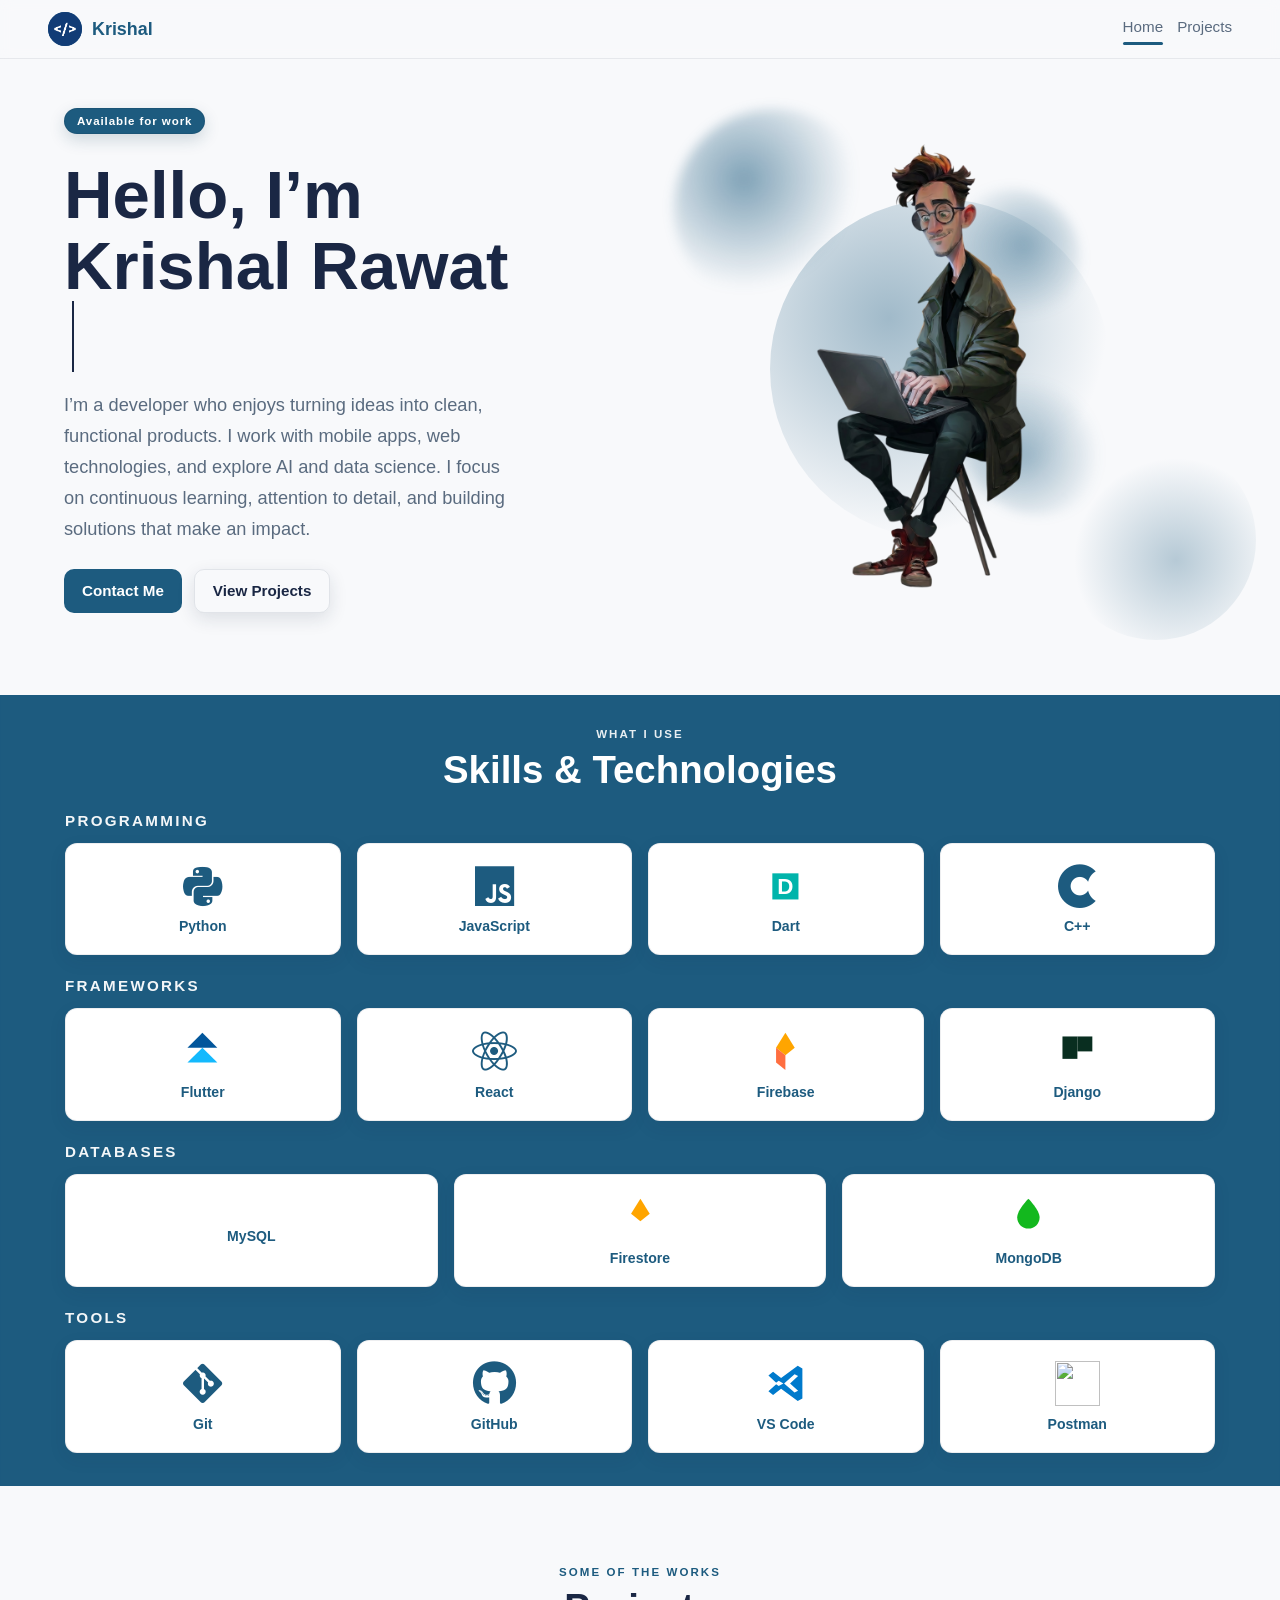
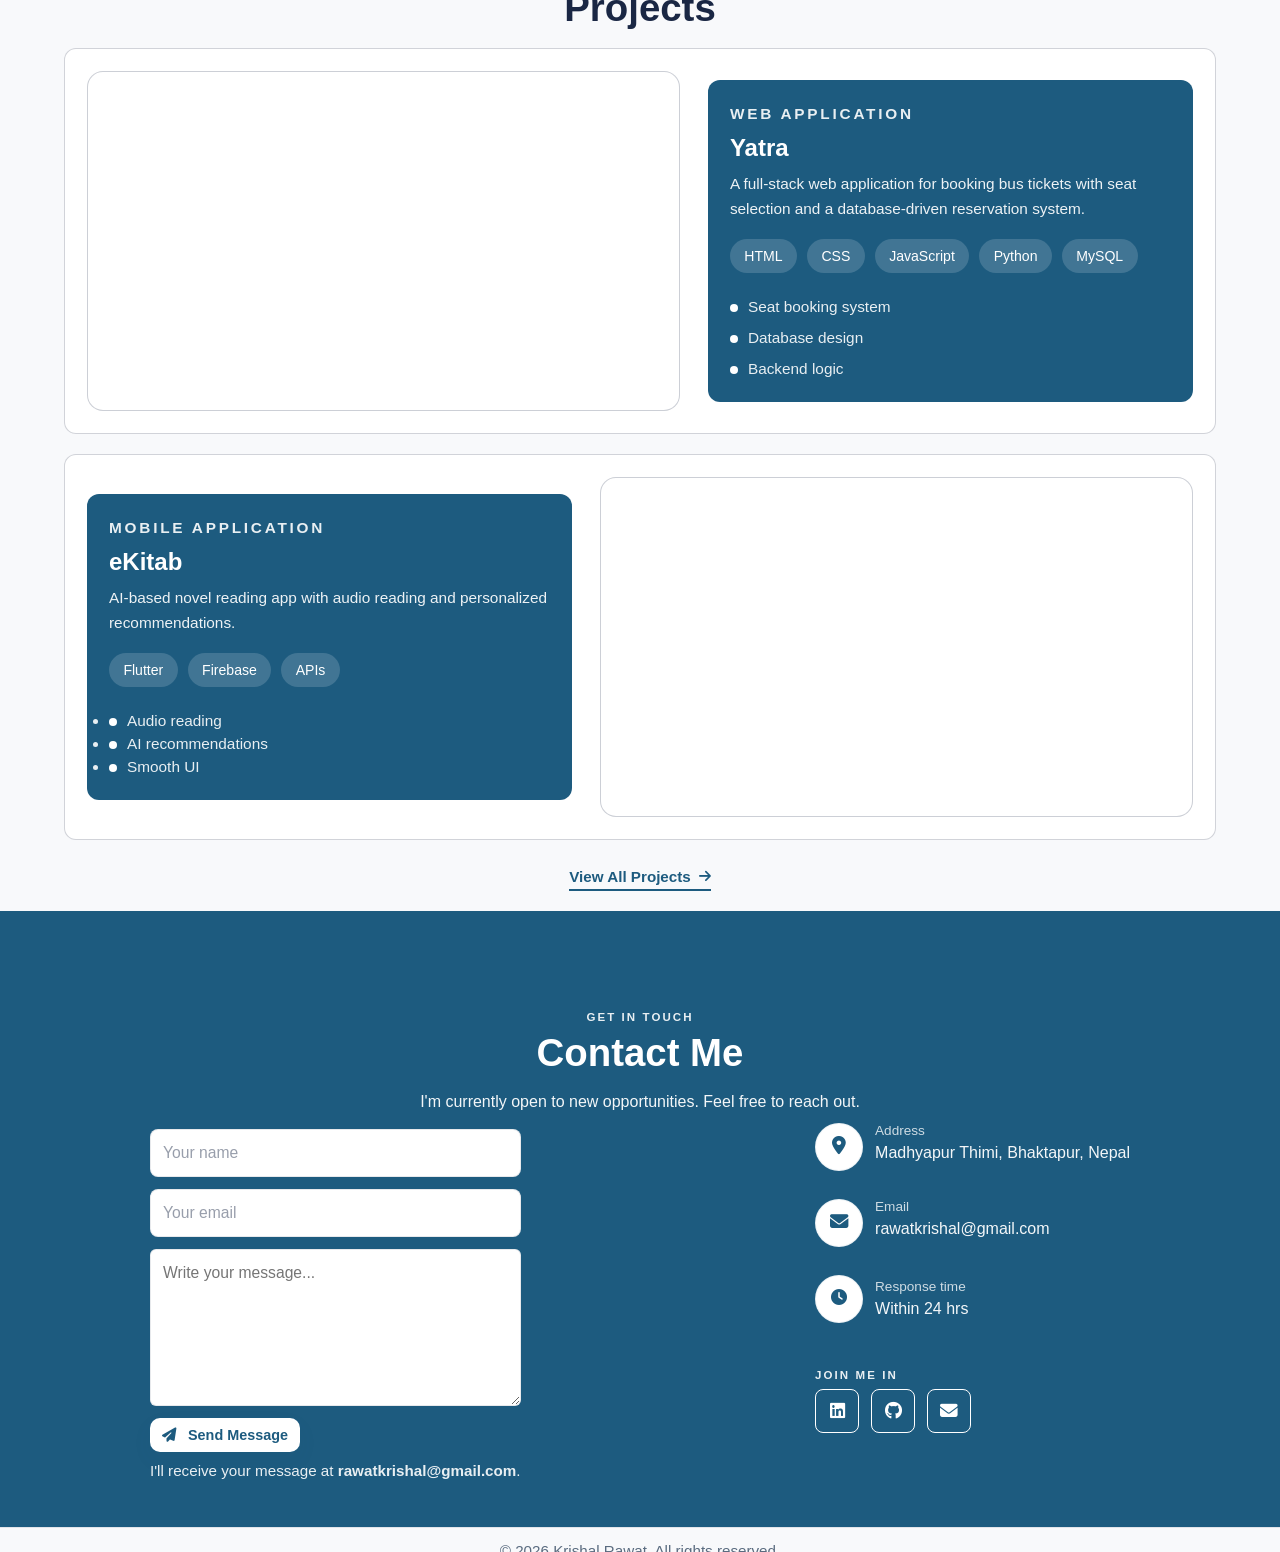
==== index.html @ 6cba0bd2 "Initial portfolio commit" ====
<!DOCTYPE html>
<html lang="en">
<head>
	<meta charset="UTF-8">
	<meta name="viewport" content="width=device-width, initial-scale=1.0">
	<title>Krishal Rawat - Portfolio</title>
	<link rel="stylesheet" href="style.css">
	<link rel="stylesheet" href="https://cdnjs.cloudflare.com/ajax/libs/font-awesome/6.4.0/css/all.min.css">
</head>
<body class="home-page">
	<div class="page-shell">
			<main class="portfolio-layout home-layout">
			<section class="home-panel" id="home">
				<nav class="topbar">
					<a href="index.html" class="brand"><span class="avatar" aria-hidden="true"><img src="images/logo.png" alt="Krishal logo"></span><span class="brand-text">Krishal</span></a>
					<div class="topbar-links">
						<a href="#home" class="active">Home</a>
						<a href="projects.html">Projects</a>
					</div>
				</nav>

				<header class="hero">
					<div class="hero-copy">
						<p class="panel-label availability-note">Available for work</p>
						<h1><span id="typed" aria-live="polite"></span><span class="typed-caret" aria-hidden="true"></span></h1>
						<p class="lead">I’m a developer who enjoys turning ideas into clean, functional products. I work with mobile apps, web technologies, and explore AI and data science. I focus on continuous learning, attention to detail, and building solutions that make an impact.</p>
						<div class="hero-actions">
							<a href="#contact" class="btn btn-primary">Contact Me</a>
							<a href="#projects" class="btn btn-secondary">View Projects</a>
						</div>
					</div>

					<div class="hero-visual" aria-hidden="true">
					<span class="bg-circle c1" aria-hidden="true"></span>
					<span class="bg-circle c2" aria-hidden="true"></span>
					<span class="bg-circle c3" aria-hidden="true"></span>
					<img src="images/homepage.png" alt="Portfolio showcase">
					</div>
				</header>

				<section class="skills-section" id="skills">
					<div class="section-heading">
						<p class="eyebrow">What I Use</p>
						<h2>Skills & Technologies</h2>
					</div>

					<div class="skills-showcase">
						<div class="skill-category-group">
							<h3 class="category-title">Programming</h3>
							<div class="skill-logos">
								<div class="skill-logo" title="Python">
									<i class="fab fa-python"></i>
									<span class="skill-name">Python</span>
								</div>
								<div class="skill-logo" title="JavaScript">
									<i class="fab fa-js"></i>
									<span class="skill-name">JavaScript</span>
								</div>
								<div class="skill-logo" title="Dart">
									<svg viewBox="0 0 24 24" fill="none" xmlns="http://www.w3.org/2000/svg"><path d="M5 5h14v14H5z" fill="#00B4AB"/><text x="12" y="16" font-size="12" font-weight="bold" text-anchor="middle" fill="white">D</text></svg>
									<span class="skill-name">Dart</span>
								</div>
								<div class="skill-logo" title="C++">
									<i class="fab fa-cuttlefish"></i>
									<span class="skill-name">C++</span>
								</div>
							</div>
						</div>

						<div class="skill-category-group">
							<h3 class="category-title">Frameworks</h3>
							<div class="skill-logos">
								<div class="skill-logo" title="Flutter">
									<svg viewBox="0 0 24 24" fill="none" xmlns="http://www.w3.org/2000/svg"><path d="M12 2l8 8H4z" fill="#02569B"/><path d="M12 10l8 8H4z" fill="#13B9FD"/></svg>
									<span class="skill-name">Flutter</span>
								</div>
								<div class="skill-logo" title="React">
									<i class="fab fa-react"></i>
									<span class="skill-name">React</span>
								</div>
								<div class="skill-logo" title="Firebase">
									<svg viewBox="0 0 24 24" fill="none" xmlns="http://www.w3.org/2000/svg"><path d="M7 10L12 2L17 10L12 14Z" fill="#FFA500"/><path d="M7 10L12 14V22L7 18Z" fill="#FF6E40"/></svg>
									<span class="skill-name">Firebase</span>
								</div>
								<div class="skill-logo" title="Django">
									<svg viewBox="0 0 24 24" fill="none" xmlns="http://www.w3.org/2000/svg"><path d="M4 4h8v12H4z" fill="#092E20"/><path d="M12 4h8v8h-8z" fill="#092E20"/></svg>
									<span class="skill-name">Django</span>
								</div>
							</div>
						</div>

						<div class="skill-category-group">
							<h3 class="category-title">Databases</h3>
							<div class="skill-logos">
								<div class="skill-logo" title="MySQL">
									<i class="fab fa-mysql"></i>
									<span class="skill-name">MySQL</span>
								</div>
								<div class="skill-logo" title="Firebase Firestore">
									<svg viewBox="0 0 24 24" fill="none" xmlns="http://www.w3.org/2000/svg"><path d="M7 10L12 2L17 10L12 14Z" fill="#FFA500"/></svg>
									<span class="skill-name">Firestore</span>
								</div>
								<div class="skill-logo" title="MongoDB">
									<svg viewBox="0 0 24 24" fill="none" xmlns="http://www.w3.org/2000/svg"><path d="M12 2C12 2 6 8 6 12c0 3.31 2.69 6 6 6s6-2.69 6-6c0-4-6-10-6-10z" fill="#13B81E"/></svg>
									<span class="skill-name">MongoDB</span>
								</div>
							</div>
						</div>

						<div class="skill-category-group">
							<h3 class="category-title">Tools</h3>
							<div class="skill-logos">
								<div class="skill-logo" title="Git">
									<i class="fab fa-git-alt"></i>
									<span class="skill-name">Git</span>
								</div>
								<div class="skill-logo" title="GitHub">
									<i class="fab fa-github"></i>
									<span class="skill-name">GitHub</span>
								</div>
								<div class="skill-logo" title="VS Code">
									<svg viewBox="0 0 24 24" xmlns="http://www.w3.org/2000/svg" aria-hidden="true"><path fill="#007ACC" d="M18.6 2.6 9.7 9.1 5.4 5.8 2.9 7.8 7.5 12 2.9 16.2l2.5 2 4.3-3.3 8.9 6.5 2.5-1.3V4z"/><path fill="#FFFFFF" d="M16.9 7.1 11.3 12l5.6 4.9 1.9-.9-4.3-4 4.3-4z"/><path fill="#FFFFFF" d="M8.4 10.6 10.9 12 8.4 13.4 6.5 12z"/></svg>
									<span class="skill-name">VS Code</span>
								</div>
								<div class="skill-logo" title="Postman">
									<img src="https://cdn.simpleicons.org/postman/FF6C37" alt="">
									<span class="skill-name">Postman</span>
								</div>
							</div>
						</div>
					</div>
				</section>

				<section class="projects-section" id="projects">
					<div class="section-heading">
						<p class="eyebrow">Some Of The Works</p>
						<h2>Projects</h2>
					</div>

					<article class="project-card yatra-card">
						<div class="project-visual yatra-visual">
							<div class="yatra-viewer" data-yatra-viewer>
								<img src="images/yatra_1.jpg" alt="Yatra project screenshot 1">
							</div>
						</div>
						<div class="project-info">
							<p class="project-kicker">Web Application</p>
							<h3>Yatra</h3>
							<p>A full-stack web application for booking bus tickets with seat selection and a database-driven reservation system.</p>
							<div class="tech-tags">
								<span>HTML</span>
								<span>CSS</span>
								<span>JavaScript</span>
								<span>Python</span>
								<span>MySQL</span>
							</div>
							<ul class="project-highlights">
								<li>Seat booking system</li>
								<li>Database design</li>
								<li>Backend logic</li>
							</ul>
						</div>
					</article>

					<article class="project-card ekitab-card">
						<div class="project-info">
							<p class="project-kicker">Mobile application</p>
							<h3>eKitab</h3>
							<p>AI-based novel reading app with audio reading and personalized recommendations.</p>
							<div class="tech-tags">
								<span>Flutter</span>
								<span>Firebase</span>
								<span>APIs</span>
							</div>
							<div class="project-highlights">
								<ul>
									<li>Audio reading</li>
									<li>AI recommendations</li>
									<li>Smooth UI</li>
								</ul>
							</div>
						</div>
						<div class="project-visual ekitab-visual">
							<div class="ekitab-viewer" data-ekitab-viewer>
								<img src="images/ekitab_1.jpg" alt="eKitab screenshot 1">
							</div>
						</div>
					</article>

					<div class="project-actions">
						<a href="projects.html" class="view-all-link">View All Projects <i class="fas fa-arrow-right"></i></a>
					</div>

				</section>

					<section class="contact-section" id="contact">
						<div class="section-heading">
							<p class="eyebrow">Get in touch</p>
							<h2>Contact Me</h2>
						</div>

						<div class="contact-note">
						  <p class="contact-note-text">I'm currently open to new opportunities. Feel free to reach out.</p>
						</div>

						<div class="contact-grid">
							<div class="contact-left">
								<form id="contactForm" class="contact-form" novalidate>
									<div class="form-row">
										<label for="contactName" class="sr-only">Name</label>
										<input type="text" id="contactName" name="name" placeholder="Your name" required>
										<label for="contactEmail" class="sr-only">Email</label>
										<input type="email" id="contactEmail" name="email" placeholder="Your email" required>
									</div>
									<label for="contactMessage" class="sr-only">Message</label>
									<textarea id="contactMessage" name="message" rows="6" placeholder="Write your message..." required></textarea>
									<button type="submit" class="btn btn-primary"><i class="fas fa-paper-plane"></i> Send Message</button>
								</form>
								<p class="form-note">I'll receive your message at <strong>rawatkrishal@gmail.com</strong>.</p>
							</div>
							<aside class="contact-right">
								<div class="contact-details">
									<div class="contact-item">
										<span class="contact-icon"><i class="fas fa-map-marker-alt"></i></span>
										<div class="contact-info contact-address">
										  <div class="contact-label">Address</div>
										  <div class="contact-value">Madhyapur Thimi, Bhaktapur, Nepal</div>
										</div>
									</div>
									<div class="contact-item">
										<span class="contact-icon"><i class="fas fa-envelope"></i></span>
										<div class="contact-info">
										  <div class="contact-label">Email</div>
										  <div class="contact-value"><a href="mailto:rawatkrishal@gmail.com">rawatkrishal@gmail.com</a></div>
										</div>
									</div>
									<div class="contact-item contact-response">
										<span class="contact-icon" aria-hidden="true"><i class="fas fa-clock"></i></span>
										<div class="contact-info">
										  <div class="contact-label">Response time</div>
										  <div class="contact-value">Within 24 hrs</div>
										</div>
									</div>
								</div>
								<div class="join-me" style="margin-top:18px;">
									<p class="eyebrow">Join me in</p>
									<div class="social-icons">
										<a id="linkedinLink" class="social-icon" href="https://www.linkedin.com/in/krishal-rawat-8735583a0/" target="_blank" rel="noreferrer" aria-label="LinkedIn">
											<i class="fab fa-linkedin"></i>
										</a>
										<a id="githubLink" class="social-icon" href="https://github.com/Kabja69" target="_blank" rel="noreferrer" aria-label="GitHub">
											<i class="fab fa-github"></i>
										</a>
										<a id="mailLink" class="social-icon" href="mailto:rawatkrishal@gmail.com" aria-label="Email">
											<i class="fas fa-envelope"></i>
										</a>
									</div>
								</div>
							</aside>
						</div>

					</section>
			</section>
			</main>
		</div>

		<footer class="site-footer" role="contentinfo">
			<div class="footer-inner">© 2026 Krishal Rawat. All rights reserved.</div>
		</footer>

		<button id="backToTopBtn" class="back-to-top-btn" type="button" aria-label="Back to top">
			<i class="fas fa-arrow-up" aria-hidden="true"></i>
		</button>

	<script>
	// Typing effect for hero title (full greeting)
	(function(){
	  const fullText = "Hello, I’m Krishal Rawat";
	  const el = document.getElementById('typed');
	  const caret = document.querySelector('.typed-caret');
	  if (!el) return;
	  let i = 0;
	  const speed = 60; // ms per character
	  function type() {
	    if (i <= fullText.length) {
	      el.textContent = fullText.slice(0, i);
	      i++;
	      setTimeout(type, speed);
	    } else {
	      // keep caret blinking after finish
	      if (caret) caret.style.opacity = '';
	    }
	  }
	  if (document.readyState === 'loading') {
	    document.addEventListener('DOMContentLoaded', () => setTimeout(type, 250));
	  } else {
	    setTimeout(type, 250);
	  }
	})();
		const yatraViewer = document.querySelector('[data-yatra-viewer]');
		if (yatraViewer) {
			const frames = [
				'images/yatra_1.jpg',
				'images/yatra_2.jpg',
				'images/yatra_3.jpg',
				'images/yatra_4.jpg',
				'images/yatra_5.jpg',
				'images/yatra_6.jpg',
				'images/yatra_7.jpg',
				'images/yatra_8.jpg'
			];
			const image = yatraViewer.querySelector('img');
			let currentFrame = 0;

			const renderFrame = (nextFrame) => {
				image.style.opacity = '0';
				window.setTimeout(() => {
					image.src = frames[nextFrame];
					image.alt = `Yatra project screenshot ${nextFrame + 1}`;
					image.style.opacity = '1';
				}, 180);
			};

			image.style.transition = 'opacity 180ms ease';
			window.setInterval(() => {
				currentFrame = (currentFrame + 1) % frames.length;
				renderFrame(currentFrame);
			}, 2200);
		}

		// eKitab auto-rotating viewer
		const ekitabViewer = document.querySelector('[data-ekitab-viewer]');
		if (ekitabViewer) {
			const ekitabFrames = [
				'images/ekitab_1.jpg',
				'images/ekitab_2.jpg',
				'images/ekitab_3.jpg',
				'images/ekitab_4.jpg',
				'images/ekitab_5.jpg',
				'images/ekitab_6.jpg',
				'images/ekitab_7.jpg',
				'images/ekitab_8.jpg'
			];
			const ekitabImage = ekitabViewer.querySelector('img');
			let ekitabIndex = 0;

			const ekitabRender = (i) => {
				ekitabImage.style.opacity = '0';
				setTimeout(() => {
					ekitabImage.src = ekitabFrames[i];
					ekitabImage.alt = `eKitab screenshot ${i+1}`;
					ekitabImage.style.opacity = '1';
				}, 180);
			};

			ekitabImage.style.transition = 'opacity 180ms ease';
			setInterval(() => {
				ekitabIndex = (ekitabIndex + 1) % ekitabFrames.length;
				ekitabRender(ekitabIndex);
			}, 2000);
		}

					// Contact form mailto handler — opens user's mail client with form content
					const contactForm = document.getElementById('contactForm');
					if (contactForm) {
						contactForm.addEventListener('submit', (e) => {
							e.preventDefault();
								const nameEl = document.getElementById('contactName');
								const emailEl = document.getElementById('contactEmail');
								const name = nameEl ? nameEl.value.trim() : '';
								const email = emailEl ? emailEl.value.trim() : '';
								const message = document.getElementById('contactMessage').value.trim();
								const subject = encodeURIComponent('Portfolio contact from ' + (name || email || 'visitor'));
								const body = encodeURIComponent('Name: ' + (name || '') + '\nEmail: ' + (email || '') + '\n\n' + message);
								window.location.href = `mailto:rawatkrishal@gmail.com?subject=${subject}&body=${body}`;
							const submitBtn = contactForm.querySelector('button[type="submit"]');
							if (submitBtn) submitBtn.textContent = 'Opening mail…';
							setTimeout(() => {
								contactForm.reset();
								if (submitBtn) submitBtn.textContent = 'Send Message';
							}, 1200);
						});
					}

						const backToTopBtn = document.getElementById('backToTopBtn');
						if (backToTopBtn) {
							const toggleBackToTop = () => {
								const scrollTop = window.scrollY || window.pageYOffset;
								const viewportBottom = scrollTop + window.innerHeight;
								const pageHeight = document.documentElement.scrollHeight;
								const nearPageEnd = viewportBottom >= pageHeight - 180;
								backToTopBtn.classList.toggle('is-visible', nearPageEnd);
							};

							window.addEventListener('scroll', toggleBackToTop, { passive: true });
							window.addEventListener('resize', toggleBackToTop);
							toggleBackToTop();

							backToTopBtn.addEventListener('click', () => {
								window.scrollTo({ top: 0, behavior: 'smooth' });
							});
						}
	</script>
</body>
</html>
---- style.css ----
:root {
  --bg: #f8f9fb;
  --panel: #ffffff;
  --panel-strong: #ffffff;
  --text: #1a2744;
  --muted: #5a6b7f;
  --line: rgba(26, 39, 68, 0.1);
  --accent: #1d5b7f;
  --accent-dark: #154158;
  --accent-light: #e8f2f7;
  --shadow: none;
  --radius-xl: 0;
}

* {
  box-sizing: border-box;
  margin: 0;
  padding: 0;
}

html {
  scroll-behavior: smooth;
}

body {
  min-height: 100vh;
  background: var(--bg);
  color: var(--text);
  font-family: -apple-system, BlinkMacSystemFont, "Segoe UI", Roboto, "Helvetica Neue", sans-serif;
  -webkit-font-smoothing: antialiased;
  -moz-osx-font-smoothing: grayscale;
  font-size: 16px;
}

a {
  color: inherit;
  text-decoration: none;
}

.page-shell {
  min-height: 100vh;
  padding: 60px 64px 48px;
  display: flex;
  flex-direction: column;
  justify-content: flex-start;
  align-items: center;
}

.home-page .page-shell {
  padding-bottom: 0;
}

.about-page .page-shell {
  min-height: 100vh;
}

.portfolio-layout {
  display: grid;
  grid-template-columns: minmax(0, 1.15fr) minmax(320px, 0.85fr);
  gap: 24px;
  align-items: start;
  width: min(100%, 960px);
  background: transparent;
  padding: 0;
  border-radius: 0;
  position: relative;
  overflow: visible;
}

.home-layout {
  grid-template-columns: 1fr;
  width: 100%;
  max-width: none;
  margin: 0 auto;
  background: transparent;
  padding: 0;
  border-radius: 0;
  position: relative;
  overflow: visible;
}

.about-layout {
  grid-template-columns: 1fr;
  width: 100%;
  max-width: none;
  margin: 0 auto;
  background: transparent;
  padding: 0;
  border-radius: 0;
  position: relative;
  overflow: visible;
}

.home-panel,
.about-panel {
  border-radius: 0;
  box-shadow: none;
  border: 0;
  position: relative;
  overflow: hidden;
}

.home-panel {
  background: transparent;
  padding: 0;
  width: 100%;
  box-shadow: none;
  border: none;
  border-radius: 0;
  overflow: visible;
  backdrop-filter: none;
  -webkit-backdrop-filter: none;
}

.about-panel {
  background: transparent;
  padding: 0;
  position: static;
  min-height: auto;
  overflow: visible;
  color: var(--text);
  box-shadow: none;
  border: none;
  border-radius: 0;
  backdrop-filter: none;
  -webkit-backdrop-filter: none;
}

.about-page .about-panel {
  position: static;
  min-height: auto;
}

.topbar {
  display: flex;
  align-items: center;
  justify-content: space-between;
  gap: 12px;
  position: fixed;
  top: 0;
  left: 0;
  right: 0;
  width: 100%;
  z-index: 999;
  margin: 0;
  padding: 12px 48px 12px;
  background: rgba(248, 249, 251, 0.72);
  backdrop-filter: blur(6px);
  transition: background 200ms ease, padding 120ms ease;
  border-bottom: 1px solid rgba(26, 39, 68, 0.08);
}

.brand,
.topbar-links a,
.topbar-compact a {
  font-family: inherit;
}

.brand {
  font-size: 1.12rem;
  font-weight: 700;
  letter-spacing: 0;
  color: var(--accent);
}

.topbar-compact {
  position: static;
  margin: 0;
  padding: 18px 0 16px;
  background: transparent;
  border-bottom: 1px solid rgba(26, 39, 68, 0.08);
}

.topbar-links {
  display: flex;
  gap: 14px;
  flex-wrap: wrap;
  color: var(--muted);
  font-size: 0.95rem;
  font-weight: 500;
}

/* active link underline indicator */
.topbar-links a {
  position: relative;
  padding-bottom: 6px;
}
.topbar-links a::after {
  content: '';
  position: absolute;
  left: 0;
  right: 0;
  height: 3px;
  bottom: -4px;
  background: var(--accent);
  border-radius: 2px;
  transform: scaleX(0);
  transform-origin: left center;
  transition: transform 180ms ease, opacity 180ms ease;
  opacity: 0;
}
.topbar-links a.active::after {
  transform: scaleX(1);
  opacity: 1;
}

/* avatar in header */
.brand { display: inline-flex; align-items: center; gap: 10px; }
.avatar {
  width: 34px;
  height: 34px;
  display: inline-flex;
  align-items: center;
  justify-content: center;
  background: var(--accent);
  color: #fff;
  border-radius: 50%;
  font-weight: 700;
  font-size: 0.92rem;
}
.avatar img{
  width: 100%;
  height: 100%;
  object-fit: cover;
  border-radius: 50%;
  display: block;
}
.brand-text { display: inline-block; }

.topbar-links a:hover,
.topbar-compact a:hover,
.social-footer a:hover {
  color: var(--accent);
}

.about-panel .topbar-compact a,
.about-panel .panel-label,
.about-panel .eyebrow,
.about-panel .project-kicker {
  color: var(--accent);
}

.about-panel .topbar-compact a {
  color: var(--text);
}

.about-panel .topbar-compact a:hover {
  color: var(--text);
}

.panel-label,
.eyebrow,
.project-kicker {
  text-transform: uppercase;
  letter-spacing: 0.18em;
  font-size: 0.72rem;
  color: var(--accent);
  font-weight: 700;
}

.hero {
  display: grid;
  grid-template-columns: 1fr 1fr;
  gap: 48px;
  align-items: center;
  margin: 48px 0 64px;
}

.hero-copy {
  max-width: 600px;
}

.availability-note {
  display: inline-block;
  margin-bottom: 12px;
  padding: 6px 12px;
  border-radius: 999px;
  background: var(--accent);
  color: #ffffff;
  border: 1px solid rgba(21, 65, 88, 0.24);
  box-shadow: 0 6px 16px rgba(21, 65, 88, 0.18);
  letter-spacing: 0.08em;
  text-transform: none;
}

.hero h1,
.section-heading h2,
.project-info h3,
.about-card h2,
.skills h3 {
  font-family: inherit;
}

.hero h1 {
  font-size: clamp(2.8rem, 8vw, 4.2rem);
  line-height: 1.05;
  margin: 14px 0 18px;
  max-width: 12ch;
  color: var(--text);
  font-weight: 700;
}

/* Typing caret for hero title */
.typed-caret {
  display: inline-block;
  width: 2px;
  height: 1.05em;
  margin-left: 8px;
  background: var(--text);
  vertical-align: bottom;
  animation: blink 1s steps(1) infinite;
}

@keyframes blink {
  50% { opacity: 0; }
}

.lead,
.project-info p,
.about-copy,
.skills ul li,
.mini-stats span {
  color: var(--muted);
  line-height: 1.7;
}

.lead {
  max-width: 44ch;
  font-size: 1.14rem;
  line-height: 1.7;
  color: var(--muted);
}

.hero-actions {
  display: flex;
  flex-wrap: wrap;
  gap: 12px;
  margin: 24px 0 18px;
}

.btn {
  display: inline-flex;
  align-items: center;
  justify-content: center;
  min-height: 44px;
  padding: 0 18px;
  border-radius: 0;
  border: 0;
  font-weight: 700;
  transition: background 0.2s ease, color 0.2s ease;
  font-size: 0.95rem;
}

.btn:hover,
.view-btn:hover,
.social-icon:hover {
  transform: none;
}

.btn-primary {
  background: var(--accent);
  color: #ffffff;
  border-radius: 10px;
}

.btn-primary:hover {
  background: var(--accent-dark);
}

.btn-secondary {
  background: transparent;
  border: 1px solid var(--line);
  color: var(--text);
  border-radius: 10px;
  box-shadow: 0 6px 18px rgba(26, 39, 68, 0.12);
}

.hero-badges {
  display: flex;
  flex-wrap: wrap;
  gap: 10px;
}

.hero-badges span,
.tech-tags span {
  border-radius: 20px;
  background: var(--accent-light);
  border: 0;
  padding: 0.55rem 0.9rem;
  color: var(--accent);
  font-size: 0.88rem;
  font-weight: 500;
}

.hero-visual {
  position: relative;
  display: flex;
  align-items: center;
  justify-content: center;
}

.hero-visual::before {
  content: '';
  position: absolute;
  width: 340px;
  height: 340px;
  background: radial-gradient(circle at 35% 35%, rgba(29, 91, 127, 0.40), transparent 70%);
  border-radius: 50%;
  z-index: 0;
  top: 50%;
  left: 50%;
  transform: translate(-50%, -50%);
}

.hero-visual::after {
  content: '';
  position: absolute;
  width: 200px;
  height: 200px;
  background: radial-gradient(circle at 60% 60%, rgba(29, 91, 127, 0.30), transparent 60%);
  border-radius: 50%;
  z-index: 0;
  bottom: -20px;
  right: -40px;
}

.hero-visual img {
  width: 100%;
  max-width: 280px;
  height: auto;
  display: block;
  border-radius: 12px;
  position: relative;
  z-index: 2;
  object-fit: cover;
}

/* additional decorative circles behind the hero image */
.hero-visual .bg-circle {
  position: absolute;
  border-radius: 50%;
  z-index: 1;
  pointer-events: none;
  filter: blur(6px);
  transform: translate(-50%, -50%);
}
.hero-visual .bg-circle.c1 {
  width: 200px;
  height: 200px;
  left: 20%;
  top: 18%;
  background: radial-gradient(circle at 35% 35%, rgba(29, 91, 127, 0.55), transparent 60%);
}
.hero-visual .bg-circle.c2 {
  width: 140px;
  height: 140px;
  right: 12%;
  top: 28%;
  background: radial-gradient(circle at 60% 40%, rgba(29, 91, 127, 0.45), transparent 60%);
}
.hero-visual .bg-circle.c3 {
  width: 150px;
  height: 150px;
  left: 68%;
  bottom: 6%;
  background: radial-gradient(circle at 40% 60%, rgba(29, 91, 127, 0.42), transparent 60%);
}

@media (max-width: 700px) {
  .hero-visual .bg-circle { display: none; }
}

@media (max-width: 700px) {
  .page-shell { padding: 64px 20px 32px; }
  .topbar { padding: 10px 16px 8px; }
  .brand { font-size: 1rem; }
  .topbar-links { font-size: 0.9rem; gap: 12px; }
}

.note-top {
  left: 34px;
  top: 70px;
}

.note-bottom {
  left: 26px;
  bottom: 60px;
}

.section-heading {
  margin: 40px 0 18px;
  margin-top: 60px;
}

.section-heading h2 {
  font-size: clamp(2rem, 3vw, 2.8rem);
  margin-top: 8px;
  color: var(--text);
  font-weight: 700;
}

.projects-section {
  display: grid;
  gap: 0;
  margin-bottom: 20px;
}

.projects-section .section-heading {
  text-align: center;
}

.project-actions {
  text-align: center;
  margin-top: 8px;
  padding-top: 0;
}

.view-all-link {
  color: var(--accent);
  font-weight: 600;
  font-size: 0.95rem;
  border-bottom: 2px solid var(--accent);
  padding-bottom: 4px;
  display: inline-flex;
  align-items: center;
  gap: 8px;
  transition: color 200ms ease, border-color 200ms ease;
}

.view-all-link:hover {
  color: var(--accent-dark);
  border-bottom-color: var(--accent-dark);
}

.view-all-link i {
  font-size: 0.85rem;
}

.skills-section {
  display: grid;
  gap: 0;
  margin: 20px 0;
  padding: 32px 64px;
  background: #1d5b7f; /* match contact section explicitly */
  color: #ffffff;
  border: 1px solid rgba(29, 91, 127, 0.16);
  border-radius: 0;
  width: 100vw;
  margin-left: calc(50% - 50vw);
  margin-right: calc(50% - 50vw);
}

/* Contrast adjustments when skills section uses accent background */
.skills-section .category-title {
  color: rgba(255,255,255,0.95);
}
.skills-section .skill-name {
  color: #ffffff;
}
.skills-section .skill-logo {
  /* make individual cards white so they contrast with the blue section */
  background: #ffffff;
  color: var(--text);
  border-color: rgba(26, 39, 68, 0.08);
  box-shadow: 0 6px 18px rgba(26, 39, 68, 0.08);
}
.skills-section .skill-logo:hover {
  background: var(--accent-light);
  border-color: rgba(29, 91, 127, 0.18);
  box-shadow: 0 12px 32px rgba(29, 91, 127, 0.12);
}

/* ensure icons and svgs inside the white cards remain visible */
.skills-section .skill-logo i,
.skills-section .skill-logo svg,
.skills-section .skill-logo img {
  color: var(--accent);
}

.skills-section .section-heading {
  text-align: center;
  margin: 0 0 20px;
}

/* Make the eyebrow and heading in the skills section visible against the blue background */
.skills-section .section-heading .eyebrow {
  color: rgba(255,255,255,0.9);
}
.skills-section .section-heading h2 {
  color: #ffffff;
}

/* Contact section: match skills section styling for a cohesive look */
.contact-section {
  background: #1d5b7f; /* explicit match to skills section */
  color: #ffffff;
  border: 1px solid rgba(29, 91, 127, 0.16); /* subtle border around section */
  border-radius: 0;
}
.contact-section .section-heading .eyebrow {
  color: rgba(255,255,255,0.9);
}
.contact-section .section-heading h2 {
  color: #ffffff;
}

/* Layout for contact content */
.contact-grid {
  /* keep original flow to avoid changing section size */
  display: block;
}

/* Keep contact form and details with white text on blue background, no white boxes */
.contact-left .contact-form {
  background: transparent;
  color: #ffffff;
  padding: 0;
  border-radius: 0;
  box-shadow: none;
  border: none;
}
.contact-right .contact-details {
  background: transparent;
  color: #ffffff;
  padding: 0;
  border-radius: 0;
  box-shadow: none;
  border: none;
}

.contact-form textarea {
  width: 100%;
  min-height: 80px;
  padding: 12px;
  border: 1px solid rgba(255,255,255,0.2);
  border-radius: 8px;
  background: rgba(255,255,255,0.1);
  color: #ffffff;
  resize: vertical;
}

/* New contact form inputs and responsive layout */
.contact-form .form-row { display: flex; flex-direction: column; gap: 12px; margin-bottom: 0; }
.contact-form .form-row input[type="text"],
.contact-form .form-row input[type="email"] {
  width: 100%;
  padding: 12px;
  border-radius: 8px;
  border: 1px solid var(--line);
  background: #ffffff;
  color: var(--text);
  box-sizing: border-box;
}
.contact-form .form-row input::placeholder { color: rgba(26,39,68,0.45); }
.contact-form textarea { min-height: 100px; }
.contact-form .btn .fa-paper-plane { margin-right: 12px; }

@media (max-width: 600px) {
  .contact-form .form-row { flex-direction: column; }
}

/* Invert primary button inside contact so it stands out on the blue section */
.contact-section .contact-form .btn.btn-primary,
.contact-section .contact-left .btn.btn-primary {
  background: #ffffff;
  color: var(--accent);
  border-radius: 10px;
  box-shadow: 0 8px 20px rgba(29, 91, 127, 0.06);
}
.contact-section .contact-form .btn.btn-primary:hover {
  background: #f6f9fb;
}

/* Make contact details text and icons white on blue background */
.contact-section .contact-item {
  display: flex;
  align-items: flex-start;
  gap: 12px;
  margin-bottom: 16px;
}

.contact-text.contact-address {
  font-size: 0.95rem;
  color: var(--muted);
}

.contact-item.contact-response {
  align-items: center;
}

.contact-item .fa-clock {
  font-size: 1rem;
}

.contact-section .contact-icon {
  color: #1d5b7f;
  font-size: 1.2rem;
  background: #ffffff;
  width: 40px;
  height: 40px;
  display: flex;
  align-items: center;
  justify-content: center;
  border-radius: 50%;
  flex-shrink: 0;
}

.contact-section .contact-icon i {
  color: #1d5b7f;
}

.contact-section .contact-text {
  color: #ffffff;
}

.contact-section .contact-text a {
  color: #ffffff;
}

.contact-section .form-note {
  color: rgba(255,255,255,0.9);
}

.contact-section .social-icons .social-icon {
  color: #ffffff;
  border: 1px solid #ffffff;
}

.contact-section .social-icon i {
  color: #ffffff;
}

.contact-section .join-me {
  color: #ffffff;
}

.contact-section .join-me .eyebrow {
  color: rgba(255,255,255,0.9);
}

/* Social icon labels */
.social-icons { display: flex; gap: 12px; align-items: center; }
.social-icon { display: inline-flex; align-items: center; gap: 8px; padding: 8px 10px; border-radius: 8px; }
.social-icon .social-label { font-size: 0.85rem; color: #ffffff; }

/* Hide any temporary social-labels and style contact labels */
.social-label { display: none !important; }

/* Contact info layout: label above value */
.contact-info { display: flex; flex-direction: column; }
.contact-label { font-weight: 400; color: rgba(255,255,255,0.78); font-size: 0.85rem; margin-bottom: 6px; }
.contact-value { color: rgba(255,255,255,0.95); font-size: 1rem; }
.contact-value a { color: rgba(255,255,255,0.95); text-decoration: none; }
.contact-item { align-items: flex-start; }

/* Ensure email link inside contact-details stays visible on accent background */
.contact-details .contact-value a { color: rgba(255,255,255,0.95); font-weight: 500; text-decoration: none; }

/* Contact callout under contact grid — match contact section heading style */
.contact-section .contact-note h2 {
  color: #ffffff;
  font-size: clamp(1.4rem, 3vw, 2rem);
  margin: 18px 0 0;
  font-weight: 700;
}

/* Small contact note text placed under the section heading */
.contact-section .contact-note .contact-note-text {
  color: rgba(255,255,255,0.95);
  font-size: 1rem;
  margin: 10px auto 12px;
  font-weight: 500;
  text-align: center;
  max-width: 760px;
}

@media (max-width: 900px) {
  .contact-grid { grid-template-columns: 1fr; }
}

.skills-showcase {
  display: flex;
  flex-direction: column;
  gap: 22px;
  margin-top: 0;
}

.skill-category-group {
  display: flex;
  flex-direction: column;
  gap: 14px;
}

.category-title {
  font-size: 0.95rem;
  font-weight: 700;
  text-transform: uppercase;
  letter-spacing: 0.15em;
  color: var(--accent);
  margin: 0;
}

.skill-logos {
  display: grid;
  grid-template-columns: repeat(auto-fit, minmax(140px, 1fr));
  gap: 16px;
  width: 100%;
}

.skill-logo {
  display: flex;
  flex-direction: column;
  align-items: center;
  justify-content: center;
  gap: 10px;
  padding: 20px 16px;
  border: 1px solid var(--line);
  border-radius: 12px;
  transition: all 250ms ease;
  cursor: pointer;
  background: transparent;
  position: relative;
  box-shadow: 0 4px 12px rgba(26, 39, 68, 0.08);
}

.skill-logo:hover {
  transform: translateY(-8px);
  border-color: var(--accent);
  background: var(--accent-light);
  box-shadow: 0 12px 32px rgba(29, 91, 127, 0.15);
}

.skill-logo i {
  font-size: 2.8rem;
  color: var(--accent);
  transition: transform 200ms ease;
}

.skill-logo svg {
  width: 2.8rem;
  height: 2.8rem;
  color: var(--accent);
  transition: transform 200ms ease;
}

.skill-logo img {
  width: 2.8rem;
  height: 2.8rem;
  display: block;
  object-fit: contain;
  transition: transform 200ms ease;
}

.skill-logo:hover i,
.skill-logo:hover svg,
.skill-logo:hover img {
  transform: scale(1.12);
}

.skill-name {
  font-size: 0.88rem;
  font-weight: 600;
  color: var(--text);
  text-align: center;
  transition: color 180ms ease;
}

/* make the skill labels appear as blue pills matching the section */
.skills-section .skill-name {
  background: transparent;
  color: var(--accent);
  padding: 0;
  border-radius: 0;
  display: inline;
  font-size: 0.88rem;
  font-weight: 600;
}

@media (max-width: 900px) {
  .skills-showcase {
    gap: 20px;
  }
}

@media (max-width: 600px) {
  .skills-section {
    margin: 40px 0;
    width: 100vw;
    left: auto;
    right: auto;
    padding: 28px 28px;
  }

  .skill-logos {
    grid-template-columns: repeat(2, 1fr);
    gap: 16px;
  }

  .skill-logo {
    padding: 20px 16px;
    gap: 10px;
  }

  .skill-logo i,
  .skill-logo svg,
  .skill-logo img {
    font-size: 2.2rem;
    width: 2.2rem;
    height: 2.2rem;
  }

  .skill-name {
    font-size: 0.75rem;
  }
}

.project-card {
  display: grid;
  grid-template-columns: 1fr;
  gap: 0;
  background: #ffffff;
  border-radius: 12px;
  overflow: visible;
  border: 1.5px solid rgba(26, 39, 68, 0.2);
  padding: 22px;
  margin-bottom: 20px;
  box-shadow: none;
  transition: box-shadow 180ms ease, transform 180ms ease, opacity 0.2s ease;
}

.project-card.yatra-card {
  grid-template-columns: minmax(0, 1.1fr) minmax(0, 0.9fr);
  gap: 28px;
  align-items: center;
}

.project-card.yatra-card .project-visual {
  display: block;
}

/* show ekitab visual and match layout to yatra */
.project-card.ekitab-card {
  /* make visual column match Yatra's wider column so boxes appear same size */
  grid-template-columns: minmax(0, 0.9fr) minmax(0, 1.1fr);
  gap: 28px;
  align-items: center;
}

.project-card.ekitab-card .project-visual {
  display: block;
}

.yatra-visual {
  display: block;
}

.yatra-viewer {
  position: relative;
  height: 340px;
  width: 100%;
  border: 1.5px solid rgba(26, 39, 68, 0.22);
  border-radius: 16px;
  overflow: hidden;
  background: #ffffff;
  box-sizing: border-box;
}

.yatra-viewer img {
  width: 100%;
  height: 100%;
  object-fit: cover;
  display: block;
}

.ekitab-viewer {
  position: relative;
  height: 340px;
  width: 100%;
  border: 1.5px solid rgba(26, 39, 68, 0.22);
  border-radius: 16px;
  overflow: hidden;
  background: #ffffff;
  box-sizing: border-box;
  display: flex;
  align-items: center;
  justify-content: center;
}

.ekitab-viewer img {
  width: 100%;
  height: 100%;
  object-fit: contain;
  display: block;
  background: var(--bg);
}

.project-highlights {
  list-style: none;
  display: grid;
  gap: 8px;
  margin: 4px 0 0;
  padding: 0;
}

.project-highlights li {
  position: relative;
  padding-left: 18px;
  color: var(--muted);
  font-size: 0.96rem;
  line-height: 1.5;
}

.project-highlights li::before {
  content: '';
  position: absolute;
  left: 0;
  top: 0.58em;
  width: 8px;
  height: 8px;
  border-radius: 50%;
  background: var(--accent);
}

.project-card:hover {
  opacity: 0.98;
  transform: translateY(-6px);
  border-color: rgba(26, 39, 68, 0.3);
}

.project-card.reverse {
  grid-template-columns: 1fr;
}

.project-card.reverse .project-visual {
  order: initial;
}

.project-card.reverse .project-info {
  order: initial;
}

.project-visual {
  display: none;
  min-height: 0;
  position: static;
  /* ensure visual area has consistent height */
  min-height: 340px;
  height: 340px;
}

.project-info {
  padding: 22px;
  background: #1d5b7f;
  border-radius: 12px;
}

.project-kicker {
  margin-bottom: 8px;
}

.project-info h3 {
  font-size: 1.5rem;
  margin-bottom: 10px;
  color: #ffffff;
  font-weight: 700;
}

.project-info p {
  font-size: 0.96rem;
  color: rgba(255,255,255,0.92);
  line-height: 1.6;
}

.projects-section .project-kicker,
.projects-section .project-highlights li {
  color: rgba(255,255,255,0.9);
}

.projects-section .project-highlights li::before {
  background: #ffffff;
}

.projects-section .tech-tags span {
  background: rgba(255,255,255,0.16);
  color: #ffffff;
}

.tech-tags {
  display: flex;
  flex-wrap: wrap;
  gap: 10px;
  margin: 18px 0 22px;
}

.view-btn {
  display: inline-flex;
  font-weight: 700;
  color: var(--text);
  border-bottom: 1px solid var(--line);
  padding-bottom: 2px;
}

.social-footer {
  display: flex;
  gap: 18px;
  justify-content: center;
  margin-top: 40px;
  padding-top: 24px;
  border-top: 1px solid var(--line);
  color: var(--muted);
  font-weight: 500;
}

.about-card {
  background: transparent;
  border: none;
  color: var(--text);
  border-radius: 0;
  padding: 0;
  box-shadow: none;
  margin-top: 40px;
  display: flex;
  flex-direction: column;
  align-items: flex-start;
  text-align: left;
  font-size: 1.05rem;
  max-width: 700px;
}

.profile-image {
  display: none;
}

.about-card h2 {
  font-size: clamp(1.8rem, 3vw, 2.4rem);
  line-height: 1.05;
  max-width: 100%;
  margin: 0 0 12px;
  color: var(--text);
  font-weight: 700;
}

.about-copy {
  margin: 0 0 18px;
  max-width: 100%;
  color: var(--muted);
  font-size: 1.14rem;
  line-height: 1.7;
}

.about-card .eyebrow {
  font-size: 0.8rem;
}

.mini-stats {
  display: grid;
  grid-template-columns: 1fr;
  gap: 0;
  margin-bottom: 20px;
  width: 100%;
  max-width: 420px;
}

.mini-stats div {
  background: transparent;
  border: 0;
  border-top: 1px solid var(--line);
  border-radius: 0;
  padding: 16px 0;
  text-align: center;
}

.mini-stats strong {
  display: block;
  margin-bottom: 6px;
  font-size: 1rem;
  color: var(--accent);
  font-weight: 700;
}

.mini-stats span {
  font-size: 0.98rem;
}

.social-links {
  display: none;
}

.social-icon {
  width: 42px;
  height: 42px;
  border-radius: 0;
  display: grid;
  place-items: center;
  background: transparent;
  border: 1px solid var(--line);
  color: var(--text);
  font-weight: 700;
  transition: background 0.2s ease, color 0.2s ease;
}

.social-icon:hover {
  background: var(--accent);
  color: #ffffff;
}

@media (max-width: 1100px) {
  .portfolio-layout {
    grid-template-columns: 1fr;
  }

  .home-layout,
  .about-layout {
    max-width: 100%;
  }

  .about-panel {
    position: static;
    min-height: auto;
    padding: 0;
  }

  .hero {
    grid-template-columns: 1fr;
  }

  .hero-visual {
    display: none;
  }

  .hero h1 {
    font-size: clamp(2.6rem, 10vw, 4.6rem);
  }

  .lead {
    max-width: 100%;
  }

  .project-card,
  .project-card.reverse {
    grid-template-columns: 1fr;
  }

  .project-card.reverse .project-visual,
  .project-card.reverse .project-info {
    order: initial;
  }

  .project-card.yatra-card {
    grid-template-columns: 1fr;
  }

  .yatra-viewer,
  .yatra-viewer img {
    min-height: 260px;
  }
}

@media (max-width: 700px) {
  .page-shell {
    padding: 0 20px;
  }

  .hero {
    grid-template-columns: 1fr;
    gap: 24px;
  }

  .topbar,
  .topbar-compact {
    margin: 0;
    padding: 16px 0 12px;
  }

  .home-panel,
  .about-panel {
    border-radius: 0;
    padding: 0;
  }

  .topbar {
    align-items: flex-start;
    flex-direction: column;
  }

  .topbar-links {
    gap: 12px;
  }

  .hero h1 {
    max-width: 100%;
    font-size: clamp(2.4rem, 13vw, 3.4rem);
  }

  .hero-visual {
    display: none;
  }

  .section-heading {
    margin-top: 30px;
  }

  .project-info {
    padding: 18px;
  }

  .project-info h3 {
    font-size: 1.25rem;
  }

  .project-visual {
    min-height: 160px;
  }

  .mini-stats {
    grid-template-columns: 1fr;
  }

  .social-footer {
    flex-wrap: wrap;
  }
}

/* Contact section */
.contact-section {
  margin-top: 20px;
  padding: 40px max(24px, calc((100vw - 980px) / 2)) 24px;
  border: none;
  background: #1d5b7f;
  color: #ffffff;
  width: 100vw;
  margin-left: calc(50% - 50vw);
  margin-right: calc(50% - 50vw);
}
.contact-grid {
  display: grid;
  grid-template-columns: 1.2fr 0.8fr;
  gap: 28px;
  align-items: start;
  width: 100%;
  max-width: 980px;
  margin: 0 auto 24px;
}
.contact-form {
  display: flex;
  flex-direction: column;
  gap: 12px;
  max-width: 100%;
  padding: 20px;
  border-radius: 12px;
  box-shadow: 0 8px 24px rgba(26,39,68,0.06);
}

/* Smaller, tight button for the contact form */
.contact-form .btn {
  padding: 6px 12px;
  min-height: 34px;
  font-size: 0.9rem;
  border-radius: 8px;
  align-self: flex-start;
  background: var(--accent);
  color: #fff;
  border: 0;
}

.contact-left { justify-self: start; }
.contact-right { justify-self: end; }

/* Site footer */
.site-footer {
  border-top: 1px solid var(--line);
  margin-top: 0;
  background: transparent;
  width: 100%;
}
.site-footer .footer-inner {
  max-width: 980px;
  margin: 0 auto;
  padding: 14px 16px;
  text-align: center;
  color: var(--muted);
  font-size: 0.95rem;
  font-weight: 500;
}
.contact-form input[type="email"],
.contact-form textarea {
  width: 100%;
  padding: 12px 14px;
  border: 1px solid var(--line);
  border-radius: 8px;
  font-size: 0.98rem;
  color: var(--text);
  background: var(--panel);
}
.contact-form textarea { resize: vertical; min-height: 260px; border-radius: 6px; }

/* Contact-section specific overrides so inputs match the page style (now white) */
.contact-section .contact-form input[type="text"],
.contact-section .contact-form input[type="email"],
.contact-section .contact-form textarea {
  background: #ffffff !important;
  border: 1px solid var(--line) !important;
  color: var(--text) !important;
}

.contact-section .contact-form textarea { min-height: 100px !important; }
.contact-section .contact-form input[type="text"],
.contact-section .contact-form input[type="email"],
.contact-section .contact-form textarea {
  font-family: inherit;
  font-size: 0.98rem;
  font-weight: 500;
  line-height: 1.4;
  padding: 12px;
  margin: 0;
}
.contact-form input:focus, .contact-form textarea:focus { outline: none; border-color: var(--accent); box-shadow: 0 6px 18px rgba(29,91,127,0.08); }
.form-note { margin-top: 10px; color: var(--muted); font-size: 0.95rem; }
.contact-details p { color: var(--muted); margin-bottom: 12px; }
.contact-details a { color: var(--accent); font-weight: 700; }
.join-me { margin-top: 18px; }
.social-icons { display: flex; gap: 12px; margin-top: 8px; }
.social-icon { width: 44px; height: 44px; display: inline-grid; place-items: center; border: 1px solid var(--line); border-radius: 8px; color: var(--text); background: transparent; }
.social-icon i { font-size: 1.1rem; }
.social-icon:hover { background: var(--accent); color: #fff; border-color: transparent; }
.sr-only { position: absolute; left: -9999px; width: 1px; height: 1px; overflow: hidden; }

/* contact detail items with circular icons */
.contact-details { display: flex; flex-direction: column; gap: 14px; }
.contact-item { display: flex; gap: 14px; align-items: center; }
.contact-icon { width: 48px; height: 48px; min-width:48px; min-height:48px; border-radius: 50%; display: grid; place-items: center; background: var(--accent-light); color: var(--accent); font-size: 1.05rem; border: 1px solid rgba(29,91,127,0.08); overflow: hidden; box-sizing: border-box; aspect-ratio: 1 / 1; flex-shrink: 0; }
.contact-icon i { display: block; line-height: 1; font-size: 1.15rem; width: 20px; height: 20px; text-align: center; }
.contact-text a { color: var(--accent); font-weight: 700; }
.contact-left { padding-top: 6px; }

.contact-right {
  display: flex;
  flex-direction: column;
  gap: 12px;
  align-items: flex-start;
}
.contact-details { gap: 12px; }
.contact-text { color: var(--muted); font-size: 0.95rem; }
.contact-text a { color: var(--accent); font-weight: 700; }

.back-to-top-btn {
  position: fixed;
  right: 20px;
  bottom: 24px;
  width: 44px;
  height: 44px;
  border: 0;
  border-radius: 999px;
  display: inline-flex;
  align-items: center;
  justify-content: center;
  background: var(--accent);
  color: #ffffff;
  box-shadow: 0 10px 24px rgba(21, 65, 88, 0.32);
  cursor: pointer;
  z-index: 1000;
  opacity: 0;
  visibility: hidden;
  transform: translateY(8px);
  transition: opacity 180ms ease, transform 180ms ease, visibility 180ms ease, background 180ms ease;
}

.back-to-top-btn.is-visible {
  opacity: 1;
  visibility: visible;
  transform: translateY(0);
}

.back-to-top-btn:hover {
  background: var(--accent-dark);
}

@media (max-width: 640px) {
  .back-to-top-btn {
    right: 14px;
    bottom: 14px;
    width: 42px;
    height: 42px;
  }
}

@media (max-width: 900px) {
  .contact-grid { grid-template-columns: 1fr; }
  .contact-right { order: 2; }
}

/* center the contact section heading to match other sections */
.contact-section .section-heading { text-align: center; }
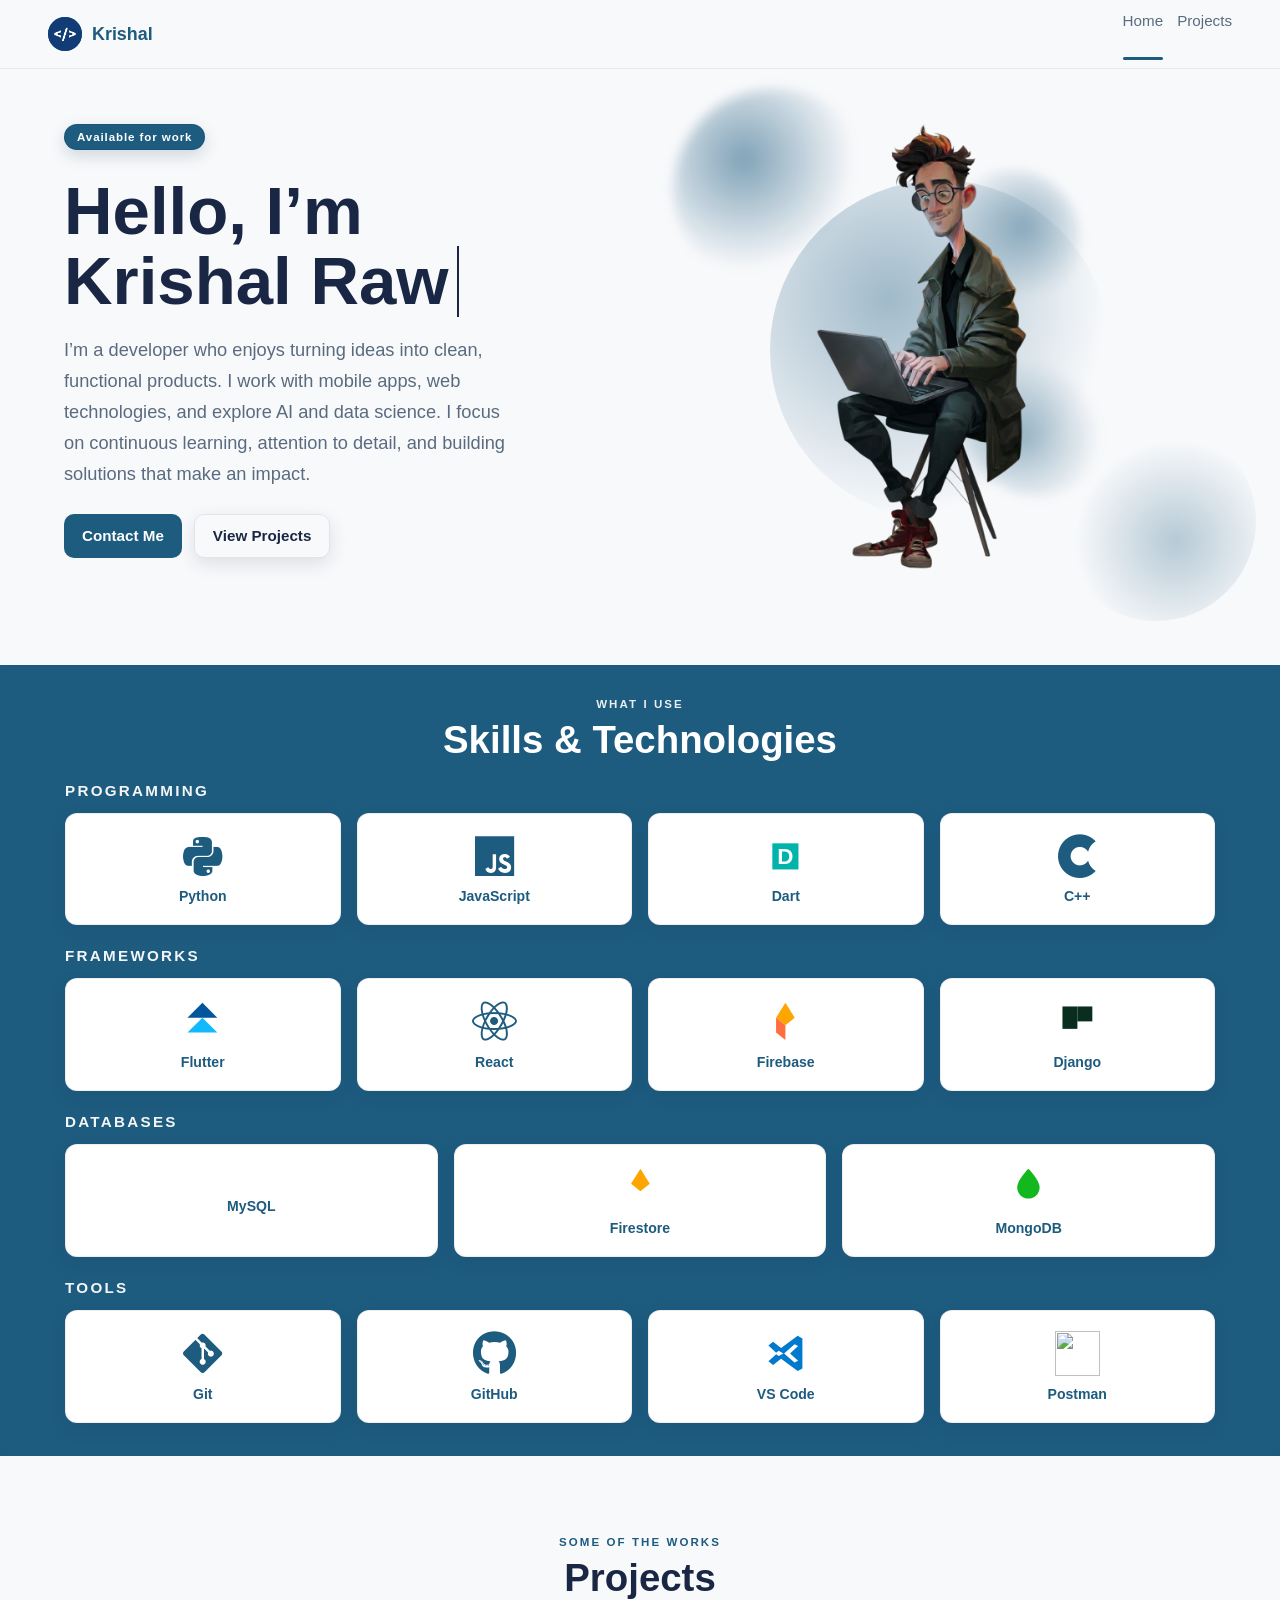
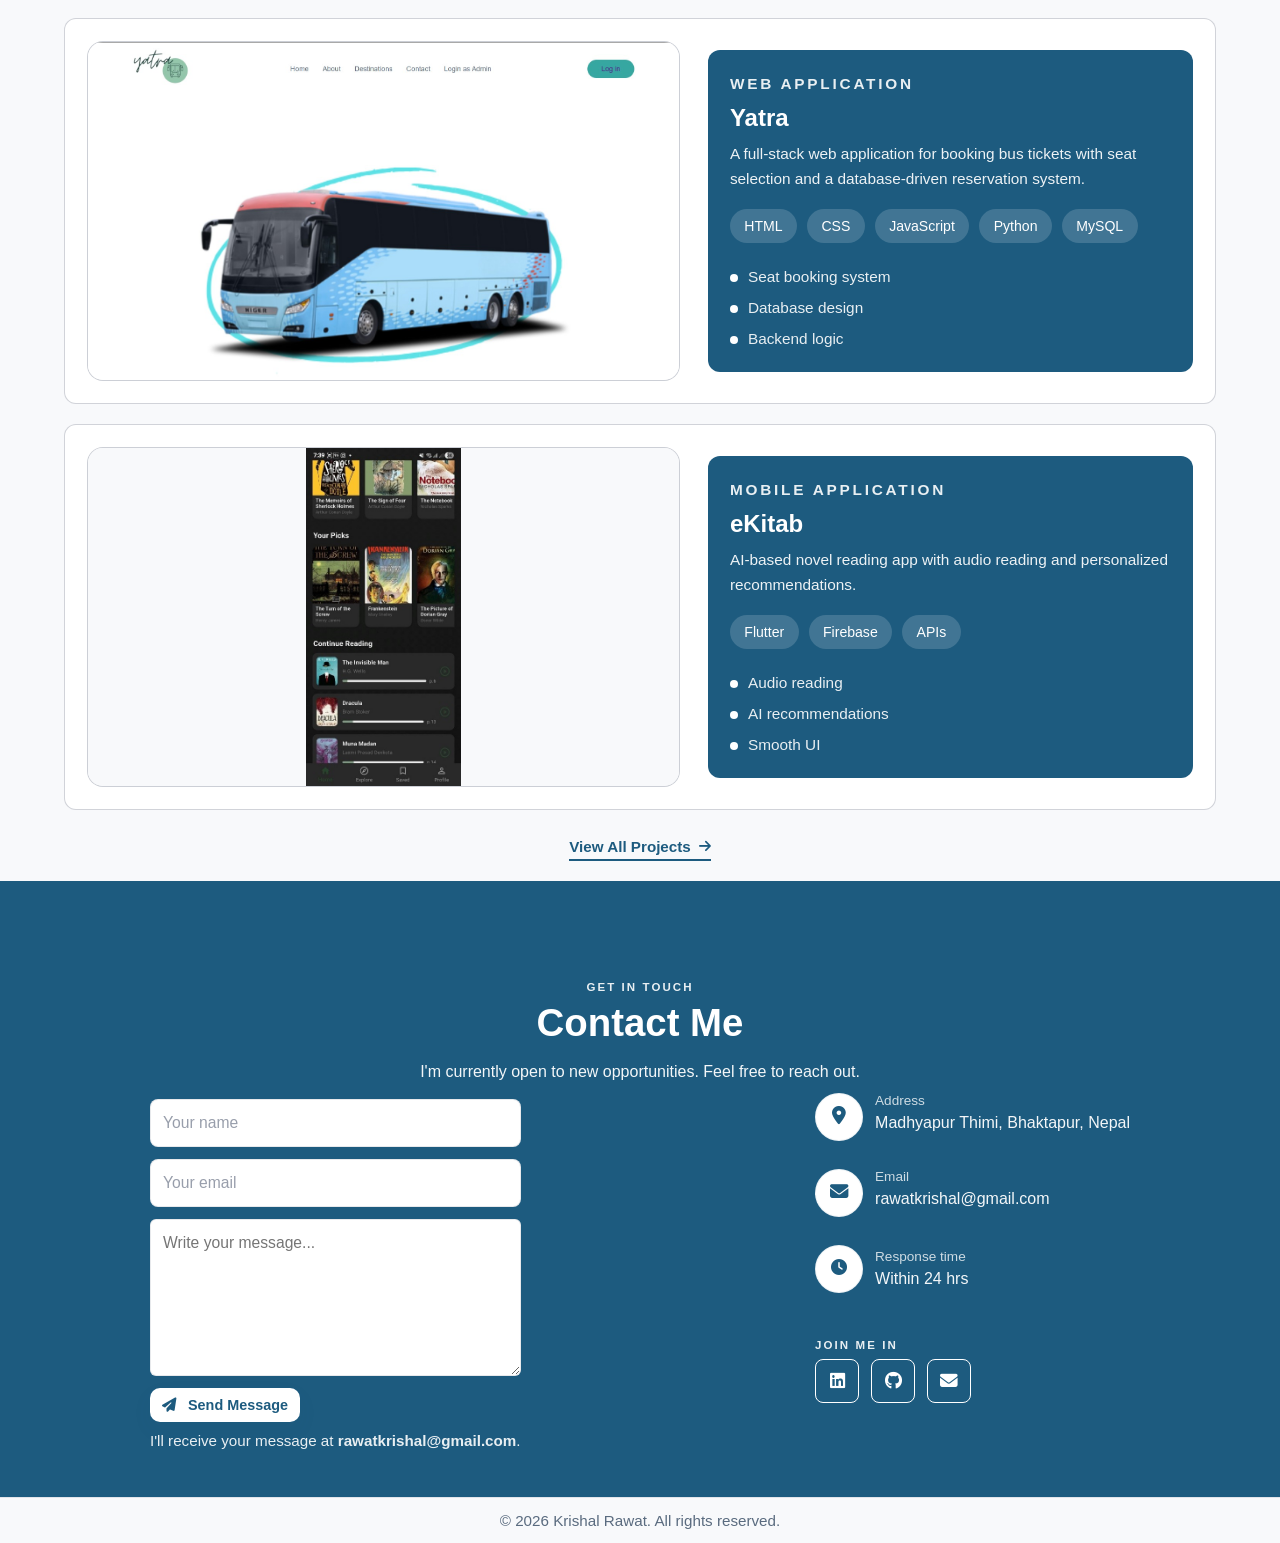
==== commit 174d37c7: "Update portfolio" ====
--- a/index.html
+++ b/index.html
@@ -13,7 +13,11 @@
 			<section class="home-panel" id="home">
 				<nav class="topbar">
 					<a href="index.html" class="brand"><span class="avatar" aria-hidden="true"><img src="images/logo.png" alt="Krishal logo"></span><span class="brand-text">Krishal</span></a>
-					<div class="topbar-links">
+					<button class="nav-toggle" type="button" aria-expanded="false" aria-controls="topbarLinks" aria-label="Open navigation menu">
+						<i class="fas fa-bars nav-icon-bars" aria-hidden="true"></i>
+						<i class="fas fa-times nav-icon-close" aria-hidden="true"></i>
+					</button>
+					<div class="topbar-links" id="topbarLinks">
 						<a href="#home" class="active">Home</a>
 						<a href="projects.html">Projects</a>
 					</div>
@@ -163,6 +167,11 @@
 					</article>
 
 					<article class="project-card ekitab-card">
+						<div class="project-visual ekitab-visual">
+							<div class="ekitab-viewer" data-ekitab-viewer>
+								<img src="images/ekitab_1.jpg" alt="eKitab screenshot 1">
+							</div>
+						</div>
 						<div class="project-info">
 							<p class="project-kicker">Mobile application</p>
 							<h3>eKitab</h3>
@@ -172,18 +181,11 @@
 								<span>Firebase</span>
 								<span>APIs</span>
 							</div>
-							<div class="project-highlights">
-								<ul>
-									<li>Audio reading</li>
-									<li>AI recommendations</li>
-									<li>Smooth UI</li>
-								</ul>
-							</div>
-						</div>
-						<div class="project-visual ekitab-visual">
-							<div class="ekitab-viewer" data-ekitab-viewer>
-								<img src="images/ekitab_1.jpg" alt="eKitab screenshot 1">
-							</div>
+							<ul class="project-highlights">
+								<li>Audio reading</li>
+								<li>AI recommendations</li>
+								<li>Smooth UI</li>
+							</ul>
 						</div>
 					</article>
 
@@ -298,6 +300,25 @@
 	  }
 	})();
 		const yatraViewer = document.querySelector('[data-yatra-viewer]');
+		const navToggle = document.querySelector('.nav-toggle');
+		const topbarLinks = document.querySelector('.topbar-links');
+		const closeNav = () => {
+			document.body.classList.remove('nav-open');
+			if (navToggle) navToggle.setAttribute('aria-expanded', 'false');
+		};
+		if (navToggle && topbarLinks) {
+			navToggle.addEventListener('click', () => {
+				const isOpen = document.body.classList.toggle('nav-open');
+				navToggle.setAttribute('aria-expanded', String(isOpen));
+			});
+			topbarLinks.querySelectorAll('a').forEach((link) => {
+				link.addEventListener('click', closeNav);
+			});
+			window.addEventListener('resize', () => {
+				if (window.innerWidth > 700) closeNav();
+			});
+		}
+
 		if (yatraViewer) {
 			const frames = [
 				'images/yatra_1.jpg',
--- a/style.css
+++ b/style.css
@@ -30,6 +30,14 @@
   -webkit-font-smoothing: antialiased;
   -moz-osx-font-smoothing: grayscale;
   font-size: 16px;
+  overflow-x: hidden;
+}
+
+img,
+svg,
+video {
+  max-width: 100%;
+  height: auto;
 }
 
 a {
@@ -39,7 +47,7 @@
 
 .page-shell {
   min-height: 100vh;
-  padding: 60px 64px 48px;
+  padding: clamp(24px, 4vw, 60px) clamp(16px, 5vw, 64px) 48px;
   display: flex;
   flex-direction: column;
   justify-content: flex-start;
@@ -150,6 +158,45 @@
   border-bottom: 1px solid rgba(26, 39, 68, 0.08);
 }
 
+body.nav-open {
+  overflow: hidden;
+}
+
+.brand,
+.topbar-links a {
+  min-height: 44px;
+}
+
+.nav-toggle {
+  display: none;
+  align-items: center;
+  justify-content: center;
+  width: 44px;
+  height: 44px;
+  border: 1px solid var(--line);
+  border-radius: 10px;
+  background: rgba(255, 255, 255, 0.72);
+  color: var(--text);
+  cursor: pointer;
+  flex: 0 0 auto;
+}
+
+.nav-toggle i {
+  pointer-events: none;
+}
+
+.nav-icon-close {
+  display: none;
+}
+
+body.nav-open .nav-icon-bars {
+  display: none;
+}
+
+body.nav-open .nav-icon-close {
+  display: inline-block;
+}
+
 .brand,
 .topbar-links a,
 .topbar-compact a {
@@ -471,10 +518,66 @@
 }
 
 @media (max-width: 700px) {
-  .page-shell { padding: 64px 20px 32px; }
-  .topbar { padding: 10px 16px 8px; }
+  .page-shell { padding: 0 16px 28px; }
+  .topbar {
+    padding: 14px 0 12px;
+    flex-direction: row;
+    align-items: center;
+    gap: 10px;
+  }
   .brand { font-size: 1rem; }
-  .topbar-links { font-size: 0.9rem; gap: 12px; }
+  .topbar-links {
+    font-size: 0.9rem;
+    gap: 10px;
+    width: 100%;
+    flex-wrap: wrap;
+  }
+
+  .nav-toggle {
+    display: inline-flex;
+  }
+
+  .topbar-links {
+    position: fixed;
+    top: 68px;
+    left: 16px;
+    right: 16px;
+    z-index: 998;
+    flex-direction: column;
+    gap: 6px;
+    padding: 12px;
+    border: 1px solid rgba(26, 39, 68, 0.1);
+    border-radius: 16px;
+    background: rgba(248, 249, 251, 0.98);
+    box-shadow: 0 20px 40px rgba(26, 39, 68, 0.16);
+    opacity: 0;
+    transform: translateY(-8px);
+    pointer-events: none;
+    transition: opacity 180ms ease, transform 180ms ease;
+  }
+
+  body.nav-open .topbar-links {
+    opacity: 1;
+    transform: translateY(0);
+    pointer-events: auto;
+  }
+
+  .topbar-links a {
+    width: 100%;
+    padding: 12px 14px;
+    border-radius: 10px;
+    background: transparent;
+    padding-bottom: 12px;
+  }
+
+  .topbar-links a::after {
+    display: none;
+  }
+
+  .topbar-links a.active {
+    background: var(--accent-light);
+    color: var(--accent);
+  }
 }
 
 .note-top {
@@ -540,7 +643,7 @@
   display: grid;
   gap: 0;
   margin: 20px 0;
-  padding: 32px 64px;
+  padding: clamp(24px, 4vw, 32px) clamp(16px, 5vw, 64px);
   background: #1d5b7f; /* match contact section explicitly */
   color: #ffffff;
   border: 1px solid rgba(29, 91, 127, 0.16);
@@ -596,6 +699,9 @@
   color: #ffffff;
   border: 1px solid rgba(29, 91, 127, 0.16); /* subtle border around section */
   border-radius: 0;
+  width: 100vw;
+  margin-left: calc(50% - 50vw);
+  margin-right: calc(50% - 50vw);
 }
 .contact-section .section-heading .eyebrow {
   color: rgba(255,255,255,0.9);
@@ -885,10 +991,10 @@
 @media (max-width: 600px) {
   .skills-section {
     margin: 40px 0;
-    width: 100vw;
+    width: 100%;
     left: auto;
     right: auto;
-    padding: 28px 28px;
+    padding: 28px 16px;
   }
 
   .skill-logos {
@@ -934,16 +1040,14 @@
   align-items: center;
 }
 
+.project-card.ekitab-card {
+  grid-template-columns: minmax(0, 1.1fr) minmax(0, 0.9fr);
+  gap: 28px;
+  align-items: center;
+}
+
 .project-card.yatra-card .project-visual {
   display: block;
-}
-
-/* show ekitab visual and match layout to yatra */
-.project-card.ekitab-card {
-  /* make visual column match Yatra's wider column so boxes appear same size */
-  grid-template-columns: minmax(0, 0.9fr) minmax(0, 1.1fr);
-  gap: 28px;
-  align-items: center;
 }
 
 .project-card.ekitab-card .project-visual {
@@ -1232,6 +1336,10 @@
     font-size: clamp(2.6rem, 10vw, 4.6rem);
   }
 
+  .hero-copy {
+    max-width: 100%;
+  }
+
   .lead {
     max-width: 100%;
   }
@@ -1254,16 +1362,21 @@
   .yatra-viewer img {
     min-height: 260px;
   }
+
+  .contact-grid {
+    grid-template-columns: 1fr;
+  }
 }
 
 @media (max-width: 700px) {
   .page-shell {
-    padding: 0 20px;
+    padding: 0 16px 28px;
   }
 
   .hero {
     grid-template-columns: 1fr;
     gap: 24px;
+    margin: 28px 0 40px;
   }
 
   .topbar,
@@ -1279,17 +1392,21 @@
   }
 
   .topbar {
-    align-items: flex-start;
-    flex-direction: column;
+    align-items: center;
+    flex-direction: row;
+    justify-content: space-between;
+    gap: 10px;
   }
 
   .topbar-links {
     gap: 12px;
+    width: 100%;
   }
 
   .hero h1 {
     max-width: 100%;
     font-size: clamp(2.4rem, 13vw, 3.4rem);
+    word-break: break-word;
   }
 
   .hero-visual {
@@ -1297,19 +1414,102 @@
   }
 
   .section-heading {
-    margin-top: 30px;
+    margin-top: 28px;
+  }
+
+  .skills-showcase,
+  .contact-grid {
+    gap: 18px;
+  }
+
+  .skill-logos {
+    grid-template-columns: repeat(2, minmax(0, 1fr));
+    gap: 12px;
+  }
+
+  .skill-logo {
+    padding: 16px 12px;
+  }
+
+  .skill-logo i,
+  .skill-logo svg,
+  .skill-logo img {
+    width: 2.25rem;
+    height: 2.25rem;
+    font-size: 2.25rem;
+  }
+
+  .skill-name {
+    font-size: 0.76rem;
+  }
+
+  .project-card {
+    padding: 16px;
   }
 
   .project-info {
-    padding: 18px;
+    padding: 16px;
   }
 
   .project-info h3 {
-    font-size: 1.25rem;
+    font-size: 1.2rem;
+  }
+
+  .project-highlights li,
+  .project-info p {
+    font-size: 0.95rem;
   }
 
   .project-visual {
     min-height: 160px;
+    height: auto;
+  }
+
+  .yatra-viewer,
+  .ekitab-viewer {
+    height: 220px;
+    border-radius: 12px;
+  }
+
+  .yatra-viewer,
+  .ekitab-viewer,
+  .yatra-viewer img,
+  .ekitab-viewer img {
+    min-height: 220px;
+  }
+
+  .tech-tags {
+    gap: 8px;
+    margin: 14px 0 18px;
+  }
+
+  .tech-tags span {
+    padding: 0.45rem 0.7rem;
+    font-size: 0.8rem;
+  }
+
+  .contact-section {
+    padding: 34px 16px 20px;
+  }
+
+  .contact-form,
+  .contact-right .contact-details {
+    padding: 16px 0;
+  }
+
+  .contact-item {
+    gap: 10px;
+  }
+
+  .contact-icon {
+    width: 42px;
+    height: 42px;
+    min-width: 42px;
+    min-height: 42px;
+  }
+
+  .contact-value {
+    font-size: 0.95rem;
   }
 
   .mini-stats {
@@ -1324,7 +1524,7 @@
 /* Contact section */
 .contact-section {
   margin-top: 20px;
-  padding: 40px max(24px, calc((100vw - 980px) / 2)) 24px;
+  padding: 40px clamp(16px, 5vw, 24px) 24px;
   border: none;
   background: #1d5b7f;
   color: #ffffff;
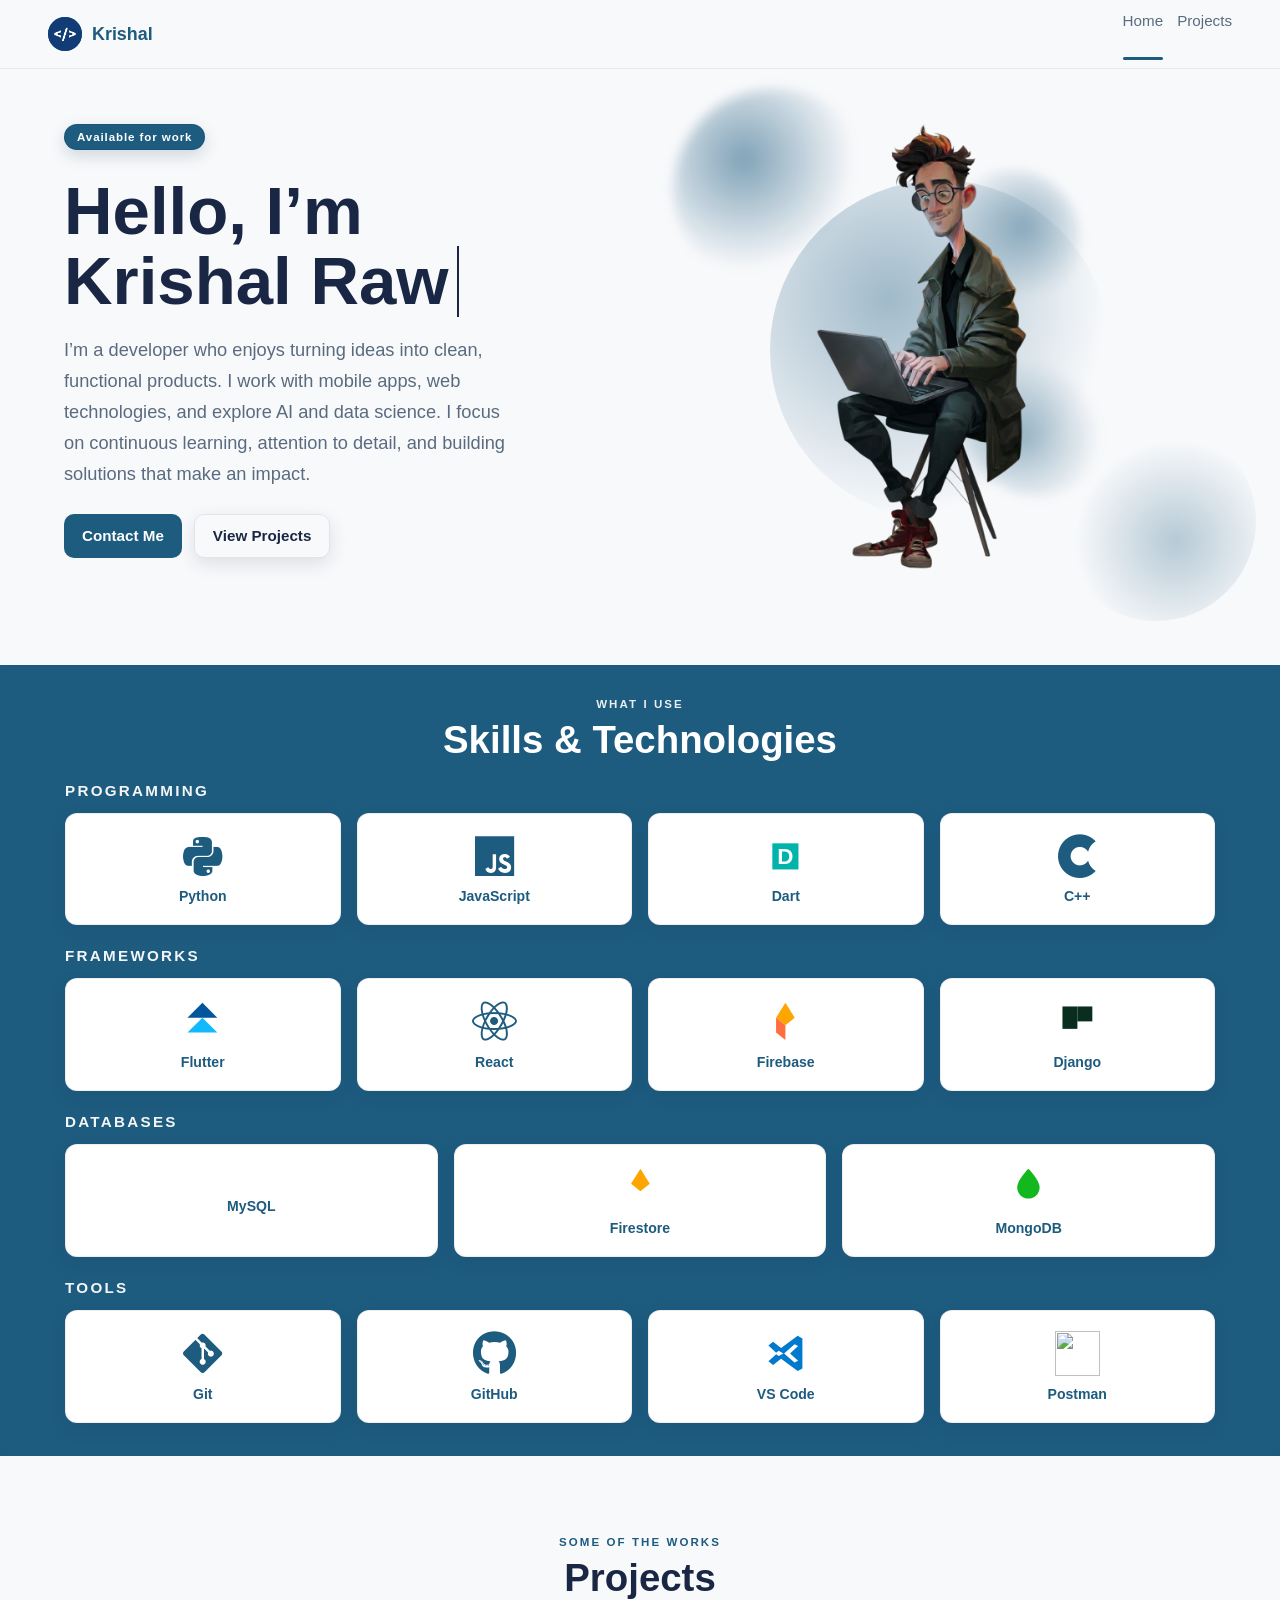
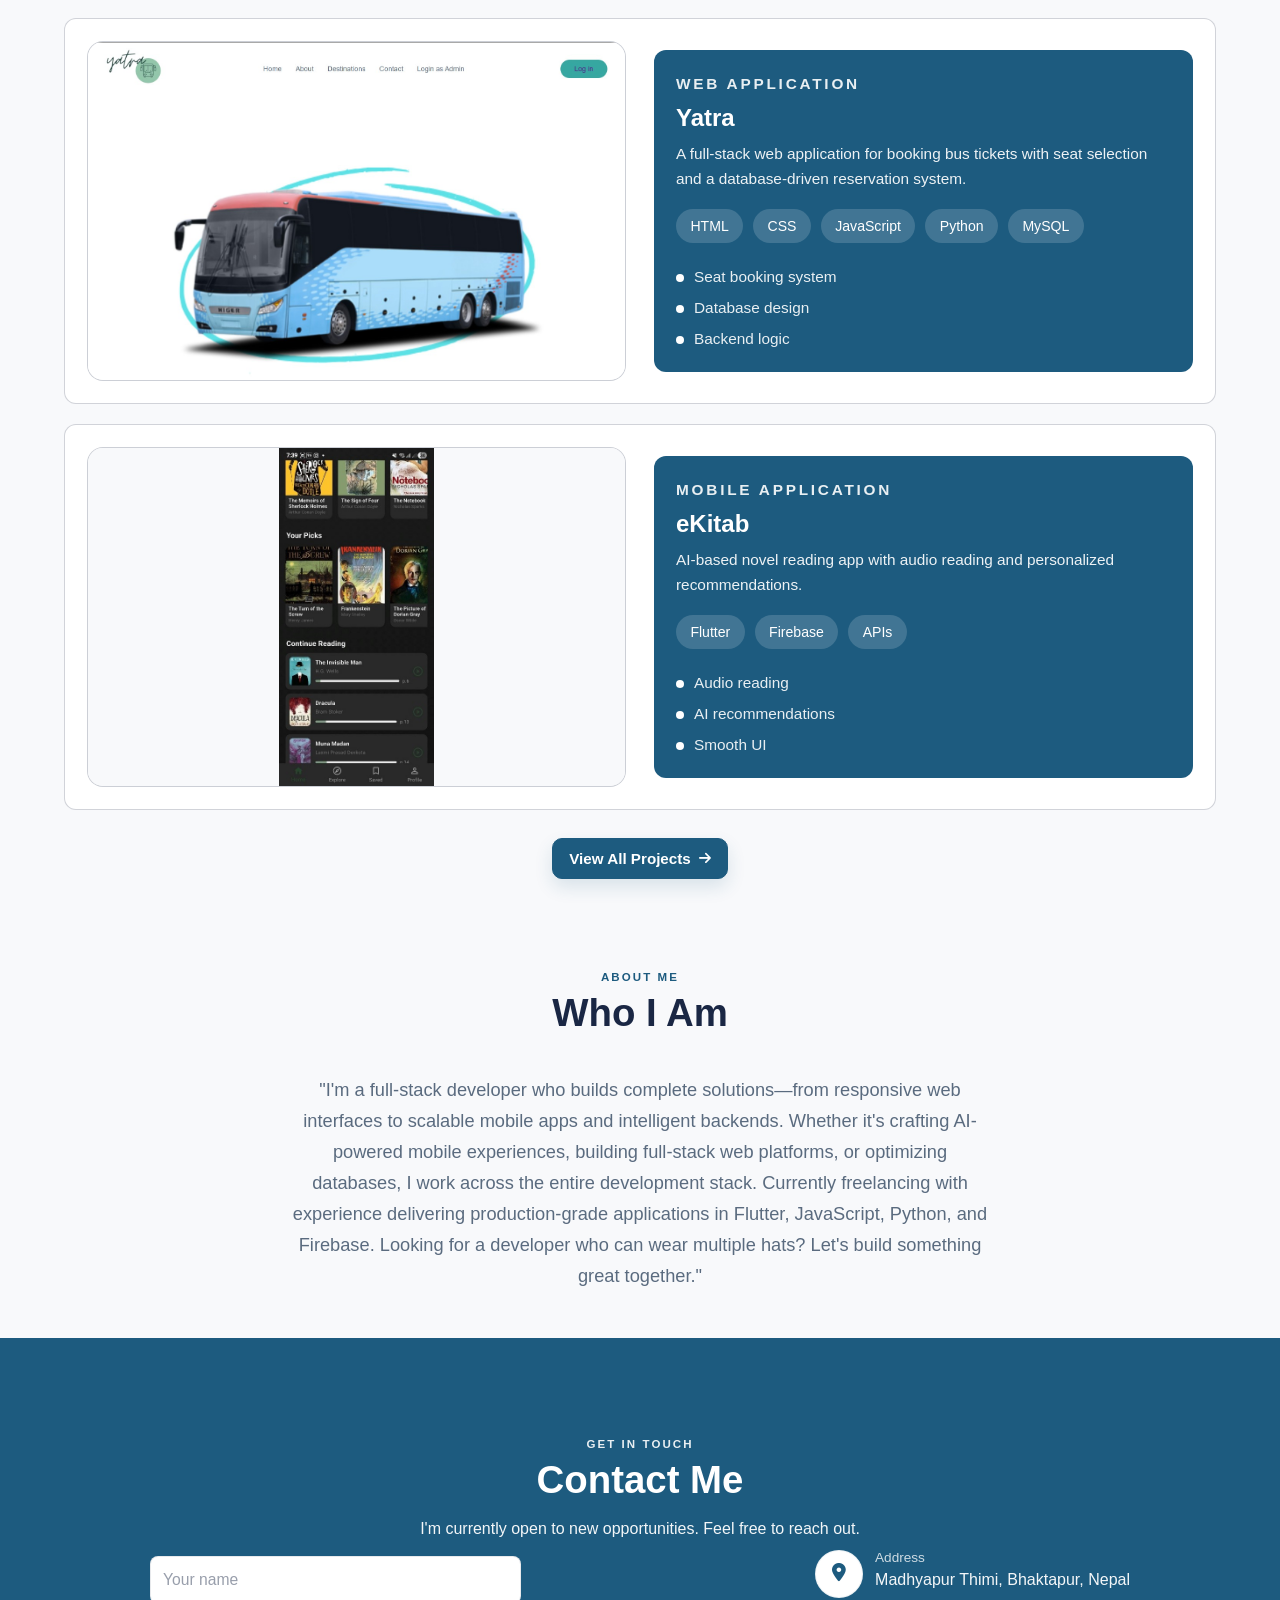
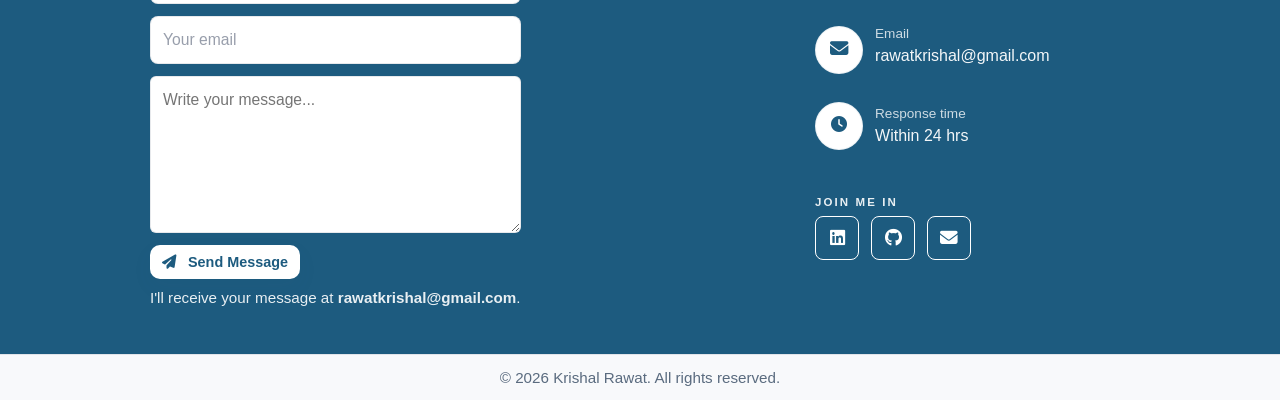
==== commit e6e7484e: "Update portfolio" ====
--- a/index.html
+++ b/index.html
@@ -193,6 +193,19 @@
 						<a href="projects.html" class="view-all-link">View All Projects <i class="fas fa-arrow-right"></i></a>
 					</div>
 
+				</section>
+
+				<section class="about-section" id="about">
+					<div class="section-heading">
+						<p class="eyebrow">About Me</p>
+						<h2>Who I Am</h2>
+					</div>
+
+					<div class="about-card">
+						<p class="about-copy">"I'm a full-stack developer who builds complete solutions—from responsive web interfaces to scalable mobile apps and intelligent backends.
+Whether it's crafting AI-powered mobile experiences, building full-stack web platforms, or optimizing databases, I work across the entire development stack. Currently freelancing with experience delivering production-grade applications in Flutter, JavaScript, Python, and Firebase.
+Looking for a developer who can wear multiple hats? Let's build something great together."</p>
+					</div>
 				</section>
 
 					<section class="contact-section" id="contact">
--- a/style.css
+++ b/style.css
@@ -520,38 +520,46 @@
 @media (max-width: 700px) {
   .page-shell { padding: 0 16px 28px; }
   .topbar {
-    padding: 14px 0 12px;
+    position: sticky;
+    padding: 14px 16px 12px;
     flex-direction: row;
     align-items: center;
     gap: 10px;
+    top: 0;
   }
   .brand { font-size: 1rem; }
-  .topbar-links {
-    font-size: 0.9rem;
-    gap: 10px;
-    width: 100%;
-    flex-wrap: wrap;
-  }
 
   .nav-toggle {
     display: inline-flex;
+    width: 40px;
+    height: 40px;
+    border: 0;
+    background: transparent;
+    color: var(--accent);
+  }
+
+  .nav-toggle i {
+    font-size: 1.15rem;
   }
 
   .topbar-links {
-    position: fixed;
-    top: 68px;
-    left: 16px;
+    position: absolute;
+    top: calc(100% - 1px);
     right: 16px;
+    left: auto;
     z-index: 998;
     flex-direction: column;
     gap: 6px;
-    padding: 12px;
+    padding: 8px;
+    width: min(220px, calc(100vw - 32px));
     border: 1px solid rgba(26, 39, 68, 0.1);
-    border-radius: 16px;
+    border-top: 0;
+    border-radius: 0 0 16px 16px;
     background: rgba(248, 249, 251, 0.98);
     box-shadow: 0 20px 40px rgba(26, 39, 68, 0.16);
     opacity: 0;
-    transform: translateY(-8px);
+    transform: translateY(-6px);
+    transform-origin: top right;
     pointer-events: none;
     transition: opacity 180ms ease, transform 180ms ease;
   }
@@ -608,6 +616,60 @@
   margin-bottom: 20px;
 }
 
+.about-section {
+  padding: 12px 0 8px;
+}
+
+.about-section .section-heading {
+  text-align: center;
+}
+
+.about-card {
+  max-width: 860px;
+  margin: 0 auto;
+  background: #ffffff;
+  border: 1px solid rgba(26, 39, 68, 0.12);
+  border-radius: 12px;
+  padding: 20px 22px;
+  box-shadow: none;
+}
+
+.about-copy {
+  color: var(--muted);
+  font-size: 1rem;
+  line-height: 1.75;
+  margin: 0;
+  max-width: 62ch;
+  text-align: center;
+}
+
+.mini-stats {
+  display: grid;
+  grid-template-columns: repeat(3, minmax(0, 1fr));
+  gap: 12px;
+}
+
+.mini-stats div {
+  padding: 16px;
+  border: 1px solid rgba(26, 39, 68, 0.08);
+  border-radius: 10px;
+  background: var(--accent-light);
+}
+
+.mini-stats strong {
+  display: block;
+  margin-bottom: 6px;
+  color: var(--accent);
+  font-size: 0.95rem;
+}
+
+.mini-stats span {
+  display: block;
+  color: var(--muted);
+  font-size: 0.92rem;
+  line-height: 1.5;
+}
+
 .projects-section .section-heading {
   text-align: center;
 }
@@ -619,20 +681,25 @@
 }
 
 .view-all-link {
-  color: var(--accent);
-  font-weight: 600;
+  color: #ffffff;
+  font-weight: 700;
   font-size: 0.95rem;
-  border-bottom: 2px solid var(--accent);
-  padding-bottom: 4px;
   display: inline-flex;
   align-items: center;
   gap: 8px;
-  transition: color 200ms ease, border-color 200ms ease;
+  padding: 11px 16px;
+  border-radius: 10px;
+  background: var(--accent);
+  border: 1px solid var(--accent);
+  box-shadow: 0 8px 18px rgba(29, 91, 127, 0.14);
+  transition: background 180ms ease, border-color 180ms ease, transform 180ms ease;
 }
 
 .view-all-link:hover {
-  color: var(--accent-dark);
-  border-bottom-color: var(--accent-dark);
+  color: #ffffff;
+  background: var(--accent-dark);
+  border-color: var(--accent-dark);
+  transform: translateY(-1px);
 }
 
 .view-all-link i {
@@ -1035,21 +1102,20 @@
 }
 
 .project-card.yatra-card {
-  grid-template-columns: minmax(0, 1.1fr) minmax(0, 0.9fr);
+  display: grid;
+  grid-template-columns: repeat(2, minmax(0, 1fr));
   gap: 28px;
   align-items: center;
 }
 
 .project-card.ekitab-card {
-  grid-template-columns: minmax(0, 1.1fr) minmax(0, 0.9fr);
+  display: grid;
+  grid-template-columns: repeat(2, minmax(0, 1fr));
   gap: 28px;
   align-items: center;
 }
 
-.project-card.yatra-card .project-visual {
-  display: block;
-}
-
+.project-card.yatra-card .project-visual,
 .project-card.ekitab-card .project-visual {
   display: block;
 }
@@ -1358,6 +1424,10 @@
     grid-template-columns: 1fr;
   }
 
+  .project-card.ekitab-card {
+    grid-template-columns: 1fr;
+  }
+
   .yatra-viewer,
   .yatra-viewer img {
     min-height: 260px;
@@ -1420,6 +1490,13 @@
   .skills-showcase,
   .contact-grid {
     gap: 18px;
+  }
+
+  .skills-section,
+  .contact-section {
+    width: 100vw;
+    margin-left: calc(50% - 50vw);
+    margin-right: calc(50% - 50vw);
   }
 
   .skill-logos {
@@ -1489,23 +1566,48 @@
   }
 
   .contact-section {
-    padding: 34px 16px 20px;
+    padding: 28px 16px 16px;
+  }
+
+  .contact-grid {
+    gap: 14px;
+    margin: 0 auto 18px;
+  }
+
+  .contact-left,
+  .contact-right {
+    width: 100%;
+    justify-self: stretch;
+    align-items: stretch;
   }
 
   .contact-form,
   .contact-right .contact-details {
-    padding: 16px 0;
+    padding: 14px;
+    width: 100%;
+    box-sizing: border-box;
+  }
+
+  .contact-form {
+    border-radius: 12px;
+    background: rgba(255, 255, 255, 0.04);
+  }
+
+  .contact-right .contact-details {
+    border-radius: 12px;
+    background: rgba(255, 255, 255, 0.04);
   }
 
   .contact-item {
     gap: 10px;
+    align-items: flex-start;
   }
 
   .contact-icon {
-    width: 42px;
-    height: 42px;
-    min-width: 42px;
-    min-height: 42px;
+    width: 40px;
+    height: 40px;
+    min-width: 40px;
+    min-height: 40px;
   }
 
   .contact-value {
@@ -1518,6 +1620,18 @@
 
   .social-footer {
     flex-wrap: wrap;
+  }
+
+  .about-card {
+    padding: 18px 16px;
+  }
+
+  .about-copy {
+    font-size: 0.96rem;
+  }
+
+  .mini-stats {
+    grid-template-columns: 1fr;
   }
 }
 
